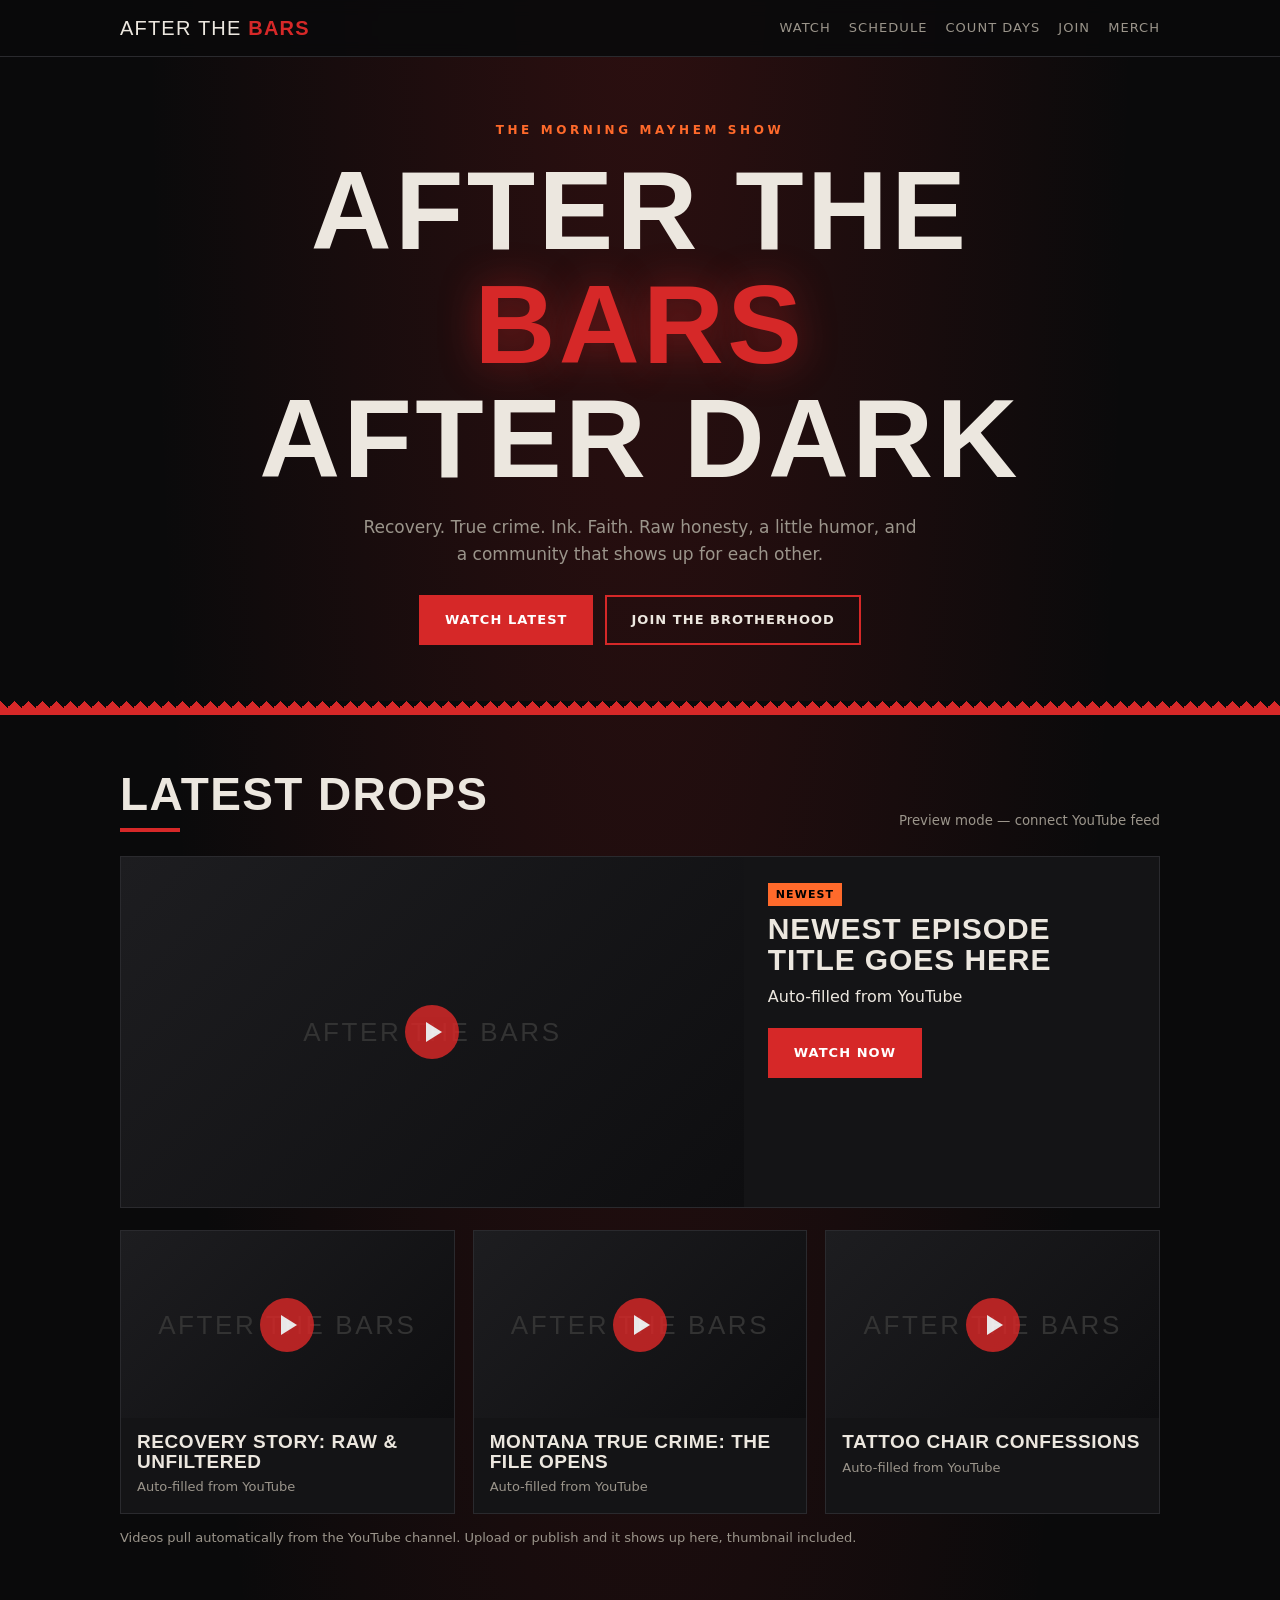
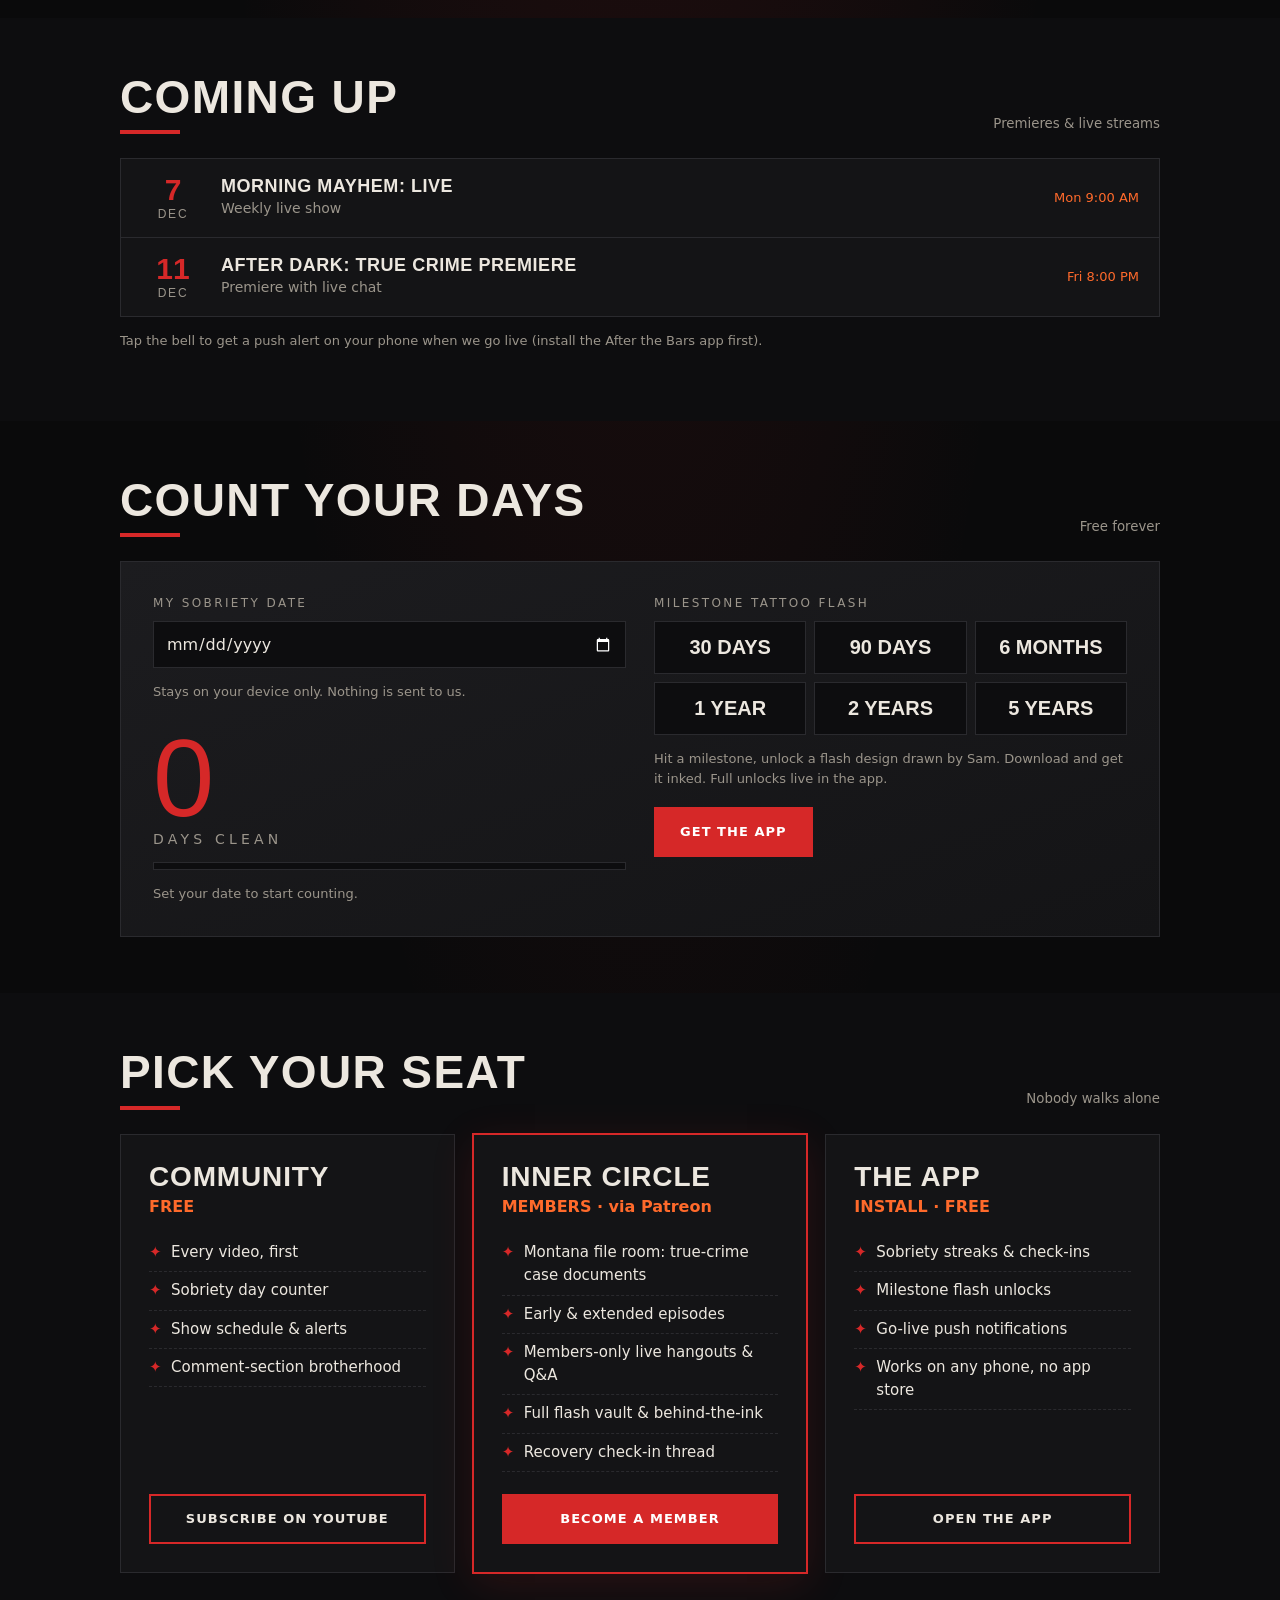
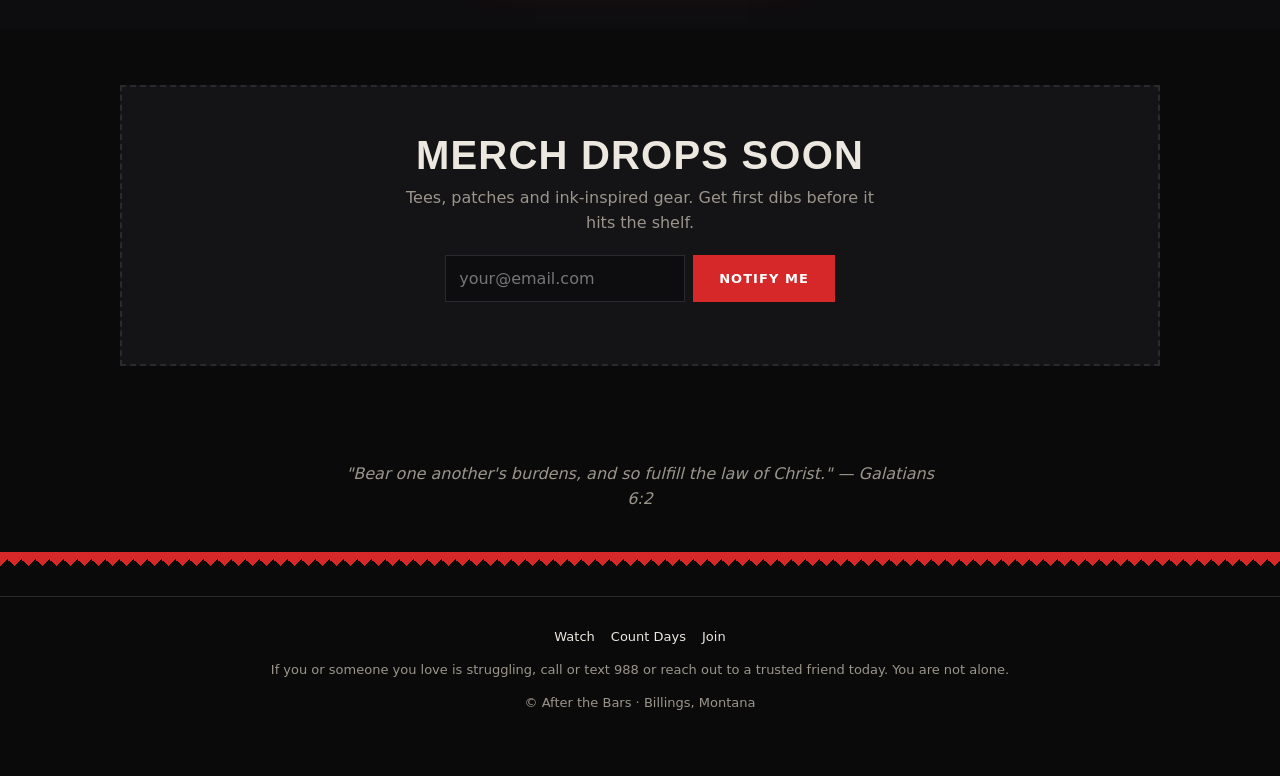
==== public/index.html @ 03e556d5 "Serve site as static assets" ====
<!DOCTYPE html>
<html lang="en">
<head>
<meta charset="utf-8">
<meta name="viewport" content="width=device-width, initial-scale=1, viewport-fit=cover">
<title>After the Bars — The Morning Mayhem Show</title>
<meta name="description" content="Recovery, true crime, tattoos and faith. Watch, join the community, and count your days.">
<style>
:root{
  box-sizing:border-box;
  padding-top:env(safe-area-inset-top,0px);
  padding-bottom:env(safe-area-inset-bottom,0px);
  --bg:#0a0a0b; --panel:#141416; --panel2:#1c1c1f; --line:#2a2a2e;
  --text:#ece7df; --muted:#9b958b; --red:#d62828; --red2:#8f1414; --ember:#ff6a2b;
  --display:Impact,"Arial Narrow Bold","Haettenschweiler",sans-serif;
  --body:system-ui,-apple-system,"Segoe UI",Roboto,sans-serif;
}
html{scroll-padding-top:env(safe-area-inset-top,0px);scroll-behavior:smooth}
*,*::before,*::after{box-sizing:border-box}
body{margin:0;background:var(--bg);color:var(--text);font-family:var(--body);line-height:1.55;
  background-image:radial-gradient(ellipse at 50% -10%,rgba(214,40,40,.18),transparent 55%)}
a{color:inherit;text-decoration:none}
.wrap{max-width:1080px;margin:0 auto;padding:0 20px}
h1,h2,h3{font-family:var(--display);text-transform:uppercase;letter-spacing:.03em;line-height:1.02;margin:0}
.spikes{height:14px;background:
  linear-gradient(135deg,var(--bg) 25%,transparent 25%) -7px 0/14px 14px,
  linear-gradient(225deg,var(--bg) 25%,transparent 25%) -7px 0/14px 14px;
  background-color:var(--red)}
.spikes.flip{transform:scaleY(-1)}

/* nav */
nav{position:sticky;top:env(safe-area-inset-top,0px);z-index:10;background:rgba(10,10,11,.92);backdrop-filter:blur(8px);border-bottom:1px solid var(--line)}
nav .wrap{display:flex;align-items:center;justify-content:space-between;height:56px}
.logo{font-family:var(--display);font-size:20px;letter-spacing:.06em}
.logo b{color:var(--red)}
.links{display:flex;gap:18px;font-size:13px;text-transform:uppercase;letter-spacing:.08em;color:var(--muted);overflow-x:auto}
.links a:hover{color:var(--text)}
@media(max-width:640px){.links a:nth-child(n+4){display:none}}

/* hero */
.hero{padding:64px 0 56px;text-align:center}
.eyebrow{color:var(--ember);font-size:12px;letter-spacing:.3em;text-transform:uppercase;font-weight:700}
.hero h1{font-size:clamp(44px,12vw,112px);margin:14px 0 6px}
.hero h1 span{display:block}
.hero h1 .m{color:var(--red);text-shadow:0 0 40px rgba(214,40,40,.45)}
.hero p{max-width:560px;margin:18px auto 28px;color:var(--muted);font-size:17px}
.btns{display:flex;gap:12px;justify-content:center;flex-wrap:wrap}
.btn{display:inline-block;padding:13px 24px;font-weight:800;text-transform:uppercase;letter-spacing:.08em;font-size:13px;border:2px solid var(--red);cursor:pointer;background:var(--red);color:#fff;font-family:inherit;transition:.15s}
.btn:hover{background:var(--red2);border-color:var(--red2)}
.btn.ghost{background:transparent;color:var(--text)}
.btn.ghost:hover{background:var(--red);}

section{padding:56px 0}
.sec-head{display:flex;justify-content:space-between;align-items:end;gap:12px;margin-bottom:24px;flex-wrap:wrap}
.sec-head h2{font-size:clamp(30px,6vw,46px)}
.sec-head h2::after{content:"";display:block;width:60px;height:4px;background:var(--red);margin-top:10px}
.sec-head small{color:var(--muted)}

/* videos */
.grid{display:grid;gap:18px;grid-template-columns:repeat(auto-fill,minmax(280px,1fr))}
.card{background:var(--panel);border:1px solid var(--line);overflow:hidden;transition:.2s;display:block}
.card:hover{transform:translateY(-3px);border-color:var(--red)}
.thumb{aspect-ratio:16/9;background:linear-gradient(135deg,#1d1d20,#0e0e10);position:relative;display:flex;align-items:center;justify-content:center}
.thumb img{width:100%;height:100%;object-fit:cover;display:block}
.thumb .play{position:absolute;width:54px;height:54px;border-radius:50%;background:rgba(214,40,40,.92);display:flex;align-items:center;justify-content:center;opacity:.9}
.thumb .play::after{content:"";border-left:16px solid #fff;border-top:10px solid transparent;border-bottom:10px solid transparent;margin-left:4px}
.thumb .ph{font-family:var(--display);color:#333;font-size:26px;letter-spacing:.1em}
.card .info{padding:14px 16px 16px}
.card h3{font-size:19px;margin-bottom:6px}
.card .meta{color:var(--muted);font-size:13px}
.badge{display:inline-block;background:var(--ember);color:#000;font-size:11px;font-weight:800;letter-spacing:.1em;padding:3px 8px;text-transform:uppercase;margin-bottom:8px}
.badge.live{background:var(--red);color:#fff}
.featured{display:grid;gap:0;grid-template-columns:1.5fr 1fr;border:1px solid var(--line);background:var(--panel);margin-bottom:22px}
@media(max-width:760px){.featured{grid-template-columns:1fr}}
.featured .thumb{height:100%;min-height:220px}
.featured .info{padding:24px}
.featured h3{font-size:30px;margin-bottom:10px}
.player{display:none;aspect-ratio:16/9;width:100%;border:0}
.note{color:var(--muted);font-size:13px;margin-top:14px}

/* schedule */
.sched{background:var(--panel);border:1px solid var(--line)}
.row{display:flex;gap:16px;align-items:center;padding:16px 20px;border-bottom:1px solid var(--line)}
.row:last-child{border:0}
.date{min-width:64px;text-align:center;font-family:var(--display);line-height:1}
.date b{display:block;font-size:30px;color:var(--red)}
.date span{font-size:12px;letter-spacing:.15em;color:var(--muted)}
.row h3{font-size:18px}
.row p{margin:2px 0 0;color:var(--muted);font-size:14px}
.row .when{margin-left:auto;font-size:13px;color:var(--ember);white-space:nowrap}
.bell{margin-left:12px}
@media(max-width:560px){.row{flex-wrap:wrap}.row .when{margin-left:80px}}

/* counter */
.counter{background:linear-gradient(160deg,var(--panel2),var(--panel));border:1px solid var(--line);padding:32px;display:grid;gap:28px;grid-template-columns:1fr 1fr}
@media(max-width:760px){.counter{grid-template-columns:1fr;padding:22px}}
.counter label{display:block;font-size:12px;letter-spacing:.2em;text-transform:uppercase;color:var(--muted);margin-bottom:8px}
input[type=date]{background:#0d0d0f;color:var(--text);border:1px solid var(--line);padding:12px;font-size:16px;width:100%;font-family:inherit;color-scheme:dark}
.big{font-family:var(--display);font-size:clamp(64px,16vw,110px);color:var(--red);line-height:.9}
.big small{display:block;font-size:14px;letter-spacing:.3em;color:var(--muted);font-family:var(--body);margin-top:6px}
.miles{display:grid;grid-template-columns:repeat(3,1fr);gap:8px;margin-top:6px}
.mile{border:1px solid var(--line);padding:10px 6px;text-align:center;font-size:12px;color:var(--muted);background:#0d0d0f}
.mile b{display:block;font-family:var(--display);font-size:20px;color:var(--text)}
.mile.on{border-color:var(--red);background:rgba(214,40,40,.12);color:var(--text)}
.mile.on::after{content:"FLASH UNLOCKED";display:block;font-size:9px;letter-spacing:.12em;color:var(--ember);margin-top:3px}
.bar{height:8px;background:#0d0d0f;border:1px solid var(--line);margin:16px 0 6px}
.bar i{display:block;height:100%;background:linear-gradient(90deg,var(--red2),var(--ember));width:0;transition:width .6s}

/* tiers */
.tiers{display:grid;gap:18px;grid-template-columns:repeat(auto-fit,minmax(260px,1fr))}
.tier{background:var(--panel);border:1px solid var(--line);padding:28px;display:flex;flex-direction:column}
.tier.hot{border-color:var(--red);box-shadow:0 0 0 1px var(--red),0 10px 40px rgba(214,40,40,.15)}
.tier h3{font-size:28px;margin-bottom:4px}
.tier .price{color:var(--ember);font-weight:800;margin-bottom:14px}
.tier ul{padding:0;margin:0 0 22px;list-style:none;flex:1}
.tier li{padding:7px 0 7px 22px;position:relative;border-bottom:1px dashed var(--line);font-size:15px}
.tier li::before{content:"✦";position:absolute;left:0;color:var(--red)}
.tier .btn{text-align:center}

.merch{text-align:center;border:2px dashed var(--line);padding:48px 20px;background:var(--panel)}
.merch h2{font-size:40px}
.merch p{color:var(--muted);max-width:480px;margin:10px auto 20px}
.mail{display:flex;gap:8px;justify-content:center;flex-wrap:wrap}
.mail input{padding:13px;background:#0d0d0f;border:1px solid var(--line);color:var(--text);min-width:240px;font-size:16px;font-family:inherit}

.verse{text-align:center;color:var(--muted);font-style:italic;padding:40px 20px 10px;max-width:640px;margin:0 auto}
footer{padding:30px 0 50px;text-align:center;color:var(--muted);font-size:13px;border-top:1px solid var(--line);margin-top:30px}
footer a{color:var(--text);margin:0 8px}
.help{font-size:13px;color:var(--muted);margin-top:14px}
</style>
</head>
<body>

<nav>
  <div class="wrap">
    <a class="logo" href="#top">AFTER THE <b>BARS</b></a>
    <div class="links">
      <a href="#watch">Watch</a><a href="#schedule">Schedule</a><a href="#days">Count Days</a><a href="#join">Join</a><a href="#merch">Merch</a>
    </div>
  </div>
</nav>

<header class="hero" id="top">
  <div class="wrap">
    <div class="eyebrow">The Morning Mayhem Show</div>
    <h1><span>After the</span><span class="m">Bars</span><span>After Dark</span></h1>
    <p>Recovery. True crime. Ink. Faith. Raw honesty, a little humor, and a community that shows up for each other.</p>
    <div class="btns">
      <a class="btn" href="#watch">Watch Latest</a>
      <a class="btn ghost" href="#join">Join the Brotherhood</a>
    </div>
  </div>
</header>
<div class="spikes"></div>

<section id="watch">
  <div class="wrap">
    <div class="sec-head"><h2>Latest Drops</h2><small id="feedStatus"></small></div>
    <div class="featured" id="featured"></div>
    <div class="grid" id="videoGrid"></div>
    <p class="note">Videos pull automatically from the YouTube channel. Upload or publish and it shows up here, thumbnail included.</p>
  </div>
</section>

<section id="schedule" style="background:#0d0d0f">
  <div class="wrap">
    <div class="sec-head"><h2>Coming Up</h2><small>Premieres &amp; live streams</small></div>
    <div class="sched" id="sched"></div>
    <p class="note">Tap the bell to get a push alert on your phone when we go live (install the After the Bars app first).</p>
  </div>
</section>

<section id="days">
  <div class="wrap">
    <div class="sec-head"><h2>Count Your Days</h2><small>Free forever</small></div>
    <div class="counter">
      <div>
        <label for="sobDate">My sobriety date</label>
        <input type="date" id="sobDate">
        <div class="help">Stays on your device only. Nothing is sent to us.</div>
        <div style="margin-top:26px">
          <div class="big"><span id="dayNum">0</span><small>DAYS CLEAN</small></div>
          <div class="bar"><i id="barFill"></i></div>
          <div class="help" id="nextMile">Set your date to start counting.</div>
        </div>
      </div>
      <div>
        <label>Milestone tattoo flash</label>
        <div class="miles" id="miles"></div>
        <div class="help">Hit a milestone, unlock a flash design drawn by Sam. Download and get it inked. Full unlocks live in the app.</div>
        <div class="btns" style="justify-content:flex-start;margin-top:18px">
          <a class="btn" href="#join">Get the App</a>
        </div>
      </div>
    </div>
  </div>
</section>

<section id="join" style="background:#0d0d0f">
  <div class="wrap">
    <div class="sec-head"><h2>Pick Your Seat</h2><small>Nobody walks alone</small></div>
    <div class="tiers">
      <div class="tier">
        <h3>Community</h3><div class="price">FREE</div>
        <ul>
          <li>Every video, first</li>
          <li>Sobriety day counter</li>
          <li>Show schedule &amp; alerts</li>
          <li>Comment-section brotherhood</li>
        </ul>
        <a class="btn ghost" href="https://www.youtube.com/" target="_blank" rel="noopener">Subscribe on YouTube</a>
      </div>
      <div class="tier hot">
        <h3>Inner Circle</h3><div class="price">MEMBERS · via Patreon</div>
        <ul>
          <li>Montana file room: true-crime case documents</li>
          <li>Early &amp; extended episodes</li>
          <li>Members-only live hangouts &amp; Q&amp;A</li>
          <li>Full flash vault &amp; behind-the-ink</li>
          <li>Recovery check-in thread</li>
        </ul>
        <a class="btn" href="https://www.patreon.com/" target="_blank" rel="noopener">Become a Member</a>
      </div>
      <div class="tier">
        <h3>The App</h3><div class="price">INSTALL · FREE</div>
        <ul>
          <li>Sobriety streaks &amp; check-ins</li>
          <li>Milestone flash unlocks</li>
          <li>Go-live push notifications</li>
          <li>Works on any phone, no app store</li>
        </ul>
        <a class="btn ghost" href="https://afterthebars.faith" target="_blank" rel="noopener">Open the App</a>
      </div>
    </div>
  </div>
</section>

<section id="merch">
  <div class="wrap">
    <div class="merch">
      <h2>Merch Drops Soon</h2>
      <p>Tees, patches and ink-inspired gear. Get first dibs before it hits the shelf.</p>
      <div class="mail">
        <input type="email" id="mailIn" placeholder="your@email.com" aria-label="Email">
        <button class="btn" id="mailBtn">Notify Me</button>
      </div>
      <div class="help" id="mailMsg"></div>
    </div>
  </div>
</section>

<div class="verse">"Bear one another's burdens, and so fulfill the law of Christ." — Galatians 6:2</div>

<div class="spikes flip" style="margin-top:30px"></div>
<footer>
  <div class="wrap">
    <div><a href="#watch">Watch</a><a href="#days">Count Days</a><a href="#join">Join</a></div>
    <p>If you or someone you love is struggling, call or text 988 or reach out to a trusted friend today. You are not alone.</p>
    <p>© After the Bars · Billings, Montana</p>
  </div>
</footer>

<script>
/* ============ CONFIG: edit these ============ */
var CONFIG = {
  channelHandle: "https://www.youtube.com/",   // your channel URL
  feedEndpoint: "/api/videos"                  // Cloudflare Pages Function (see setup notes)
};
/* ============================================ */

var SAMPLE_VIDEOS = [
  {id:"",title:"Newest Episode Title Goes Here",date:"Auto-filled from YouTube",thumb:""},
  {id:"",title:"Recovery Story: Raw & Unfiltered",date:"Auto-filled from YouTube",thumb:""},
  {id:"",title:"Montana True Crime: The File Opens",date:"Auto-filled from YouTube",thumb:""},
  {id:"",title:"Tattoo Chair Confessions",date:"Auto-filled from YouTube",thumb:""}
];
var SAMPLE_UPCOMING = [
  {title:"Morning Mayhem: Live",desc:"Weekly live show",start:nextDay(1,9)},
  {title:"After Dark: True Crime Premiere",desc:"Premiere with live chat",start:nextDay(5,20)}
];

function nextDay(dow,hour){
  var d=new Date();d.setHours(hour,0,0,0);
  var diff=(dow-d.getDay()+7)%7; if(diff===0&&d<new Date())diff=7;
  d.setDate(d.getDate()+diff);return d.toISOString();
}
function esc(s){var d=document.createElement("div");d.textContent=s==null?"":s;return d.innerHTML}
function thumbHTML(v){
  var inner=v.thumb?'<img loading="lazy" src="'+esc(v.thumb)+'" alt="">':'<span class="ph">AFTER THE BARS</span>';
  return inner+'<span class="play"></span>';
}
function link(v){return v.id?"https://www.youtube.com/watch?v="+encodeURIComponent(v.id):CONFIG.channelHandle}

function renderVideos(list,live){
  var f=list[0],rest=list.slice(1,7);
  document.getElementById("featured").innerHTML=
    '<a class="thumb" id="ftThumb" href="'+link(f)+'" target="_blank" rel="noopener">'+thumbHTML(f)+'</a>'+
    '<div class="info"><span class="badge">Newest</span><h3>'+esc(f.title)+'</h3><div class="meta">'+esc(f.date)+'</div>'+
    '<div style="margin-top:18px"><a class="btn" href="'+link(f)+'" target="_blank" rel="noopener">Watch Now</a></div></div>';
  document.getElementById("videoGrid").innerHTML=rest.map(function(v){
    return '<a class="card" href="'+link(v)+'" target="_blank" rel="noopener"><div class="thumb">'+thumbHTML(v)+'</div>'+
      '<div class="info"><h3>'+esc(v.title)+'</h3><div class="meta">'+esc(v.date)+'</div></div></a>';
  }).join("");
  document.getElementById("feedStatus").textContent=live?"● Synced with YouTube":"Preview mode — connect YouTube feed";
  if(live){
    var t=document.getElementById("ftThumb");
    if(f.id){t.addEventListener("click",function(e){
      e.preventDefault();
      t.outerHTML='<iframe class="player" style="display:block" src="https://www.youtube.com/embed/'+encodeURIComponent(f.id)+'?autoplay=1" allow="autoplay; encrypted-media; picture-in-picture" allowfullscreen></iframe>';
    })}
  }
}

function renderSchedule(list){
  var el=document.getElementById("sched");
  if(!list.length){el.innerHTML='<div class="row"><div><h3>Nothing scheduled yet</h3><p>Check back soon.</p></div></div>';return}
  el.innerHTML=list.map(function(u){
    var d=new Date(u.start);
    var mon=d.toLocaleString(undefined,{month:"short"}).toUpperCase();
    var when=d.toLocaleString(undefined,{weekday:"short",hour:"numeric",minute:"2-digit"});
    return '<div class="row"><div class="date"><b>'+d.getDate()+'</b><span>'+mon+'</span></div>'+
      '<div><h3>'+esc(u.title)+'</h3><p>'+esc(u.desc||"")+'</p></div>'+
      '<div class="when">'+esc(when)+'</div></div>';
  }).join("");
}

/* Try the live feed; fall back to preview content */
function loadFeed(){
  fetch(CONFIG.feedEndpoint).then(function(r){if(!r.ok)throw 0;return r.json()}).then(function(data){
    renderVideos(data.videos&&data.videos.length?data.videos:SAMPLE_VIDEOS,!!(data.videos&&data.videos.length));
    renderSchedule(data.upcoming||[]);
  }).catch(function(){
    renderVideos(SAMPLE_VIDEOS,false);renderSchedule(SAMPLE_UPCOMING);
  });
}
loadFeed();

/* ===== Sobriety counter ===== */
var MILES=[30,90,180,365,730,1825];
var LABELS={30:"30 DAYS",90:"90 DAYS",180:"6 MONTHS",365:"1 YEAR",730:"2 YEARS",1825:"5 YEARS"};
var mem={};
function sGet(k){try{return localStorage.getItem(k)}catch(e){return mem[k]||null}}
function sSet(k,v){try{localStorage.setItem(k,v)}catch(e){mem[k]=v}}
function days(iso){
  var p=iso.split("-"),s=new Date(+p[0],+p[1]-1,+p[2]),n=new Date();
  n=new Date(n.getFullYear(),n.getMonth(),n.getDate());
  return Math.max(0,Math.round((n-s)/86400000));
}
function renderCounter(){
  var iso=sGet("atb_sobdate"),d=iso?days(iso):0;
  document.getElementById("dayNum").textContent=iso?d.toLocaleString():"0";
  document.getElementById("miles").innerHTML=MILES.map(function(m){
    return '<div class="mile'+(iso&&d>=m?' on':'')+'"><b>'+LABELS[m]+'</b></div>';
  }).join("");
  var nx=MILES.filter(function(m){return m>d})[0],prev=0;
  MILES.forEach(function(m){if(m<=d)prev=m});
  var pct=100,msg="";
  if(!iso){pct=0;msg="Set your date to start counting."}
  else if(nx){pct=Math.round((d-prev)/(nx-prev)*100);msg=(nx-d)+" days until "+LABELS[nx]+". Keep going."}
  else msg="Every milestone unlocked. Be somebody's proof it works.";
  document.getElementById("barFill").style.width=pct+"%";
  document.getElementById("nextMile").textContent=msg;
}
var inp=document.getElementById("sobDate");
if(sGet("atb_sobdate"))inp.value=sGet("atb_sobdate");
inp.max=new Date().toISOString().slice(0,10);
inp.addEventListener("change",function(){if(inp.value){sSet("atb_sobdate",inp.value);renderCounter()}});
renderCounter();

/* ===== Merch email (wire to Supabase/Formspree later) ===== */
document.getElementById("mailBtn").addEventListener("click",function(){
  var v=document.getElementById("mailIn").value.trim(),m=document.getElementById("mailMsg");
  if(!/^\S+@\S+\.\S+$/.test(v)){m.textContent="Enter a valid email.";return}
  m.textContent="You're on the list. (Connect this form to your email tool before launch.)";
});
</script>
</body>
</html>
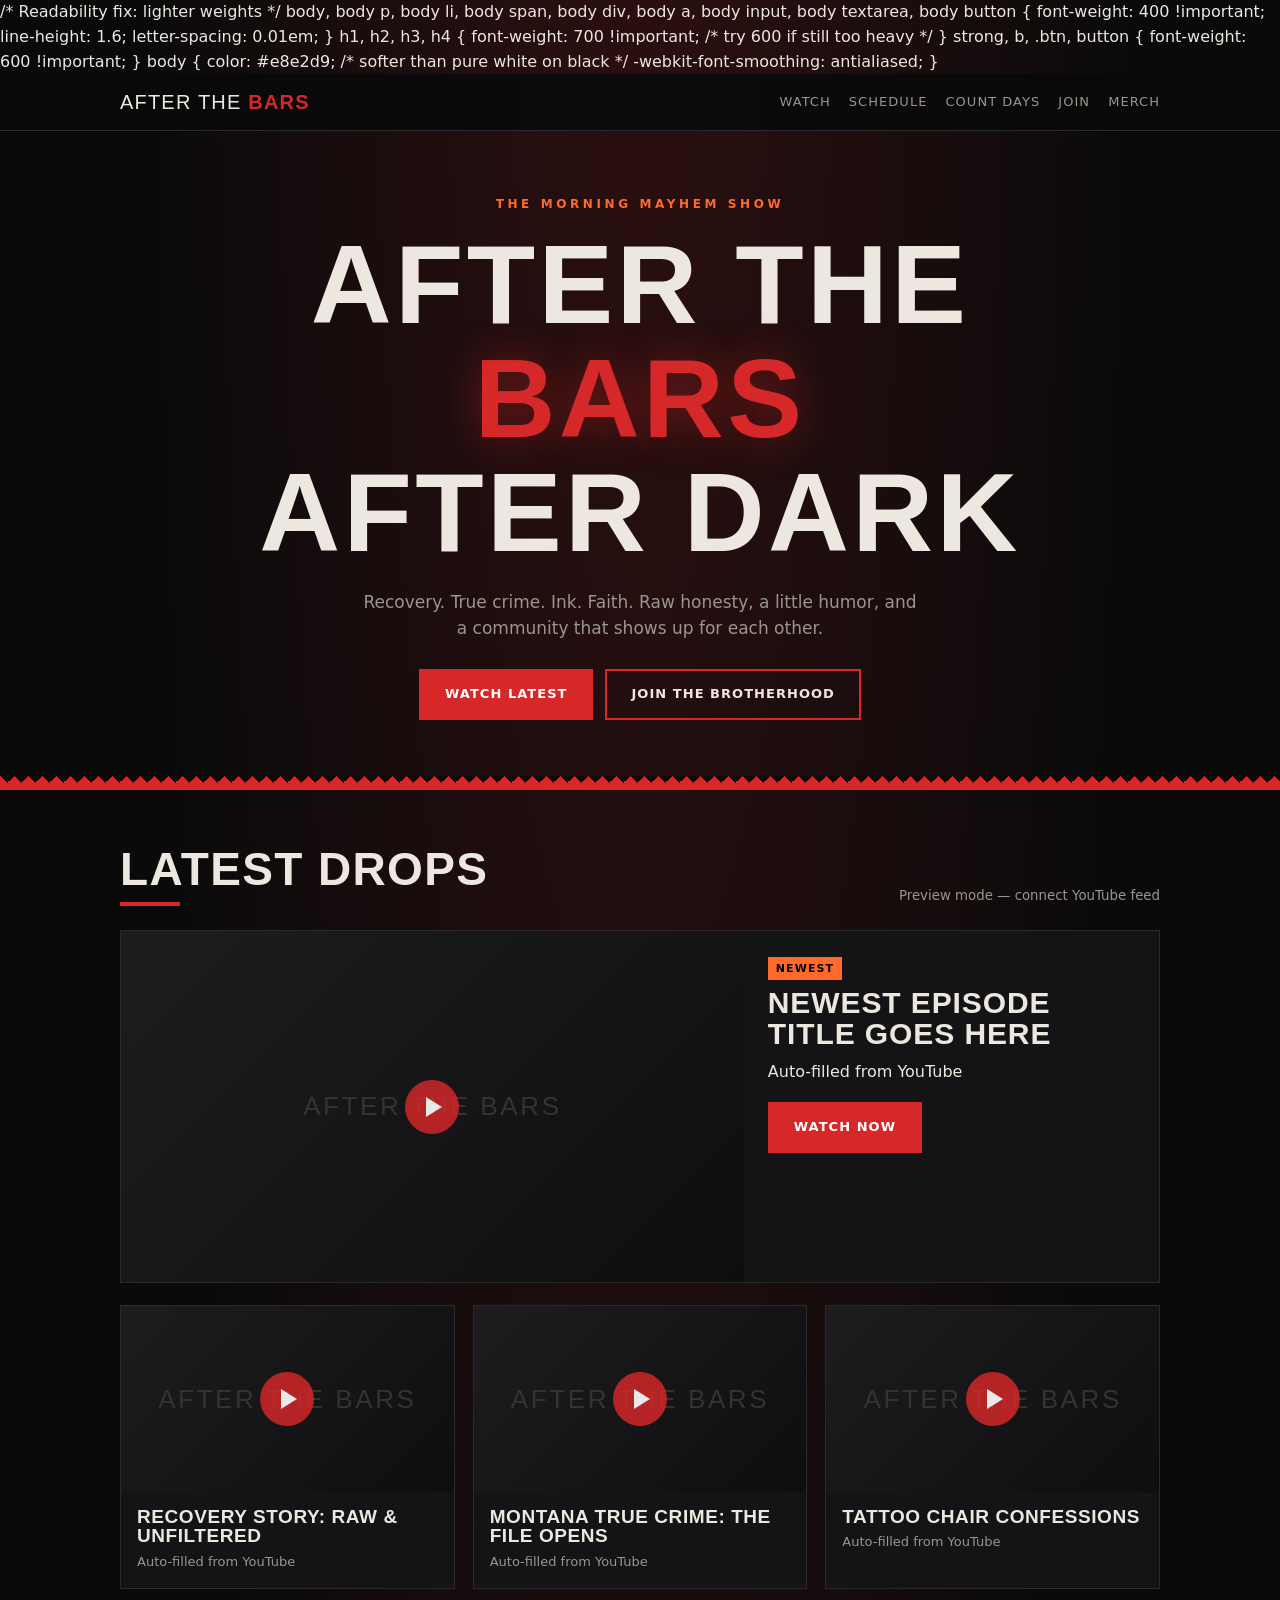
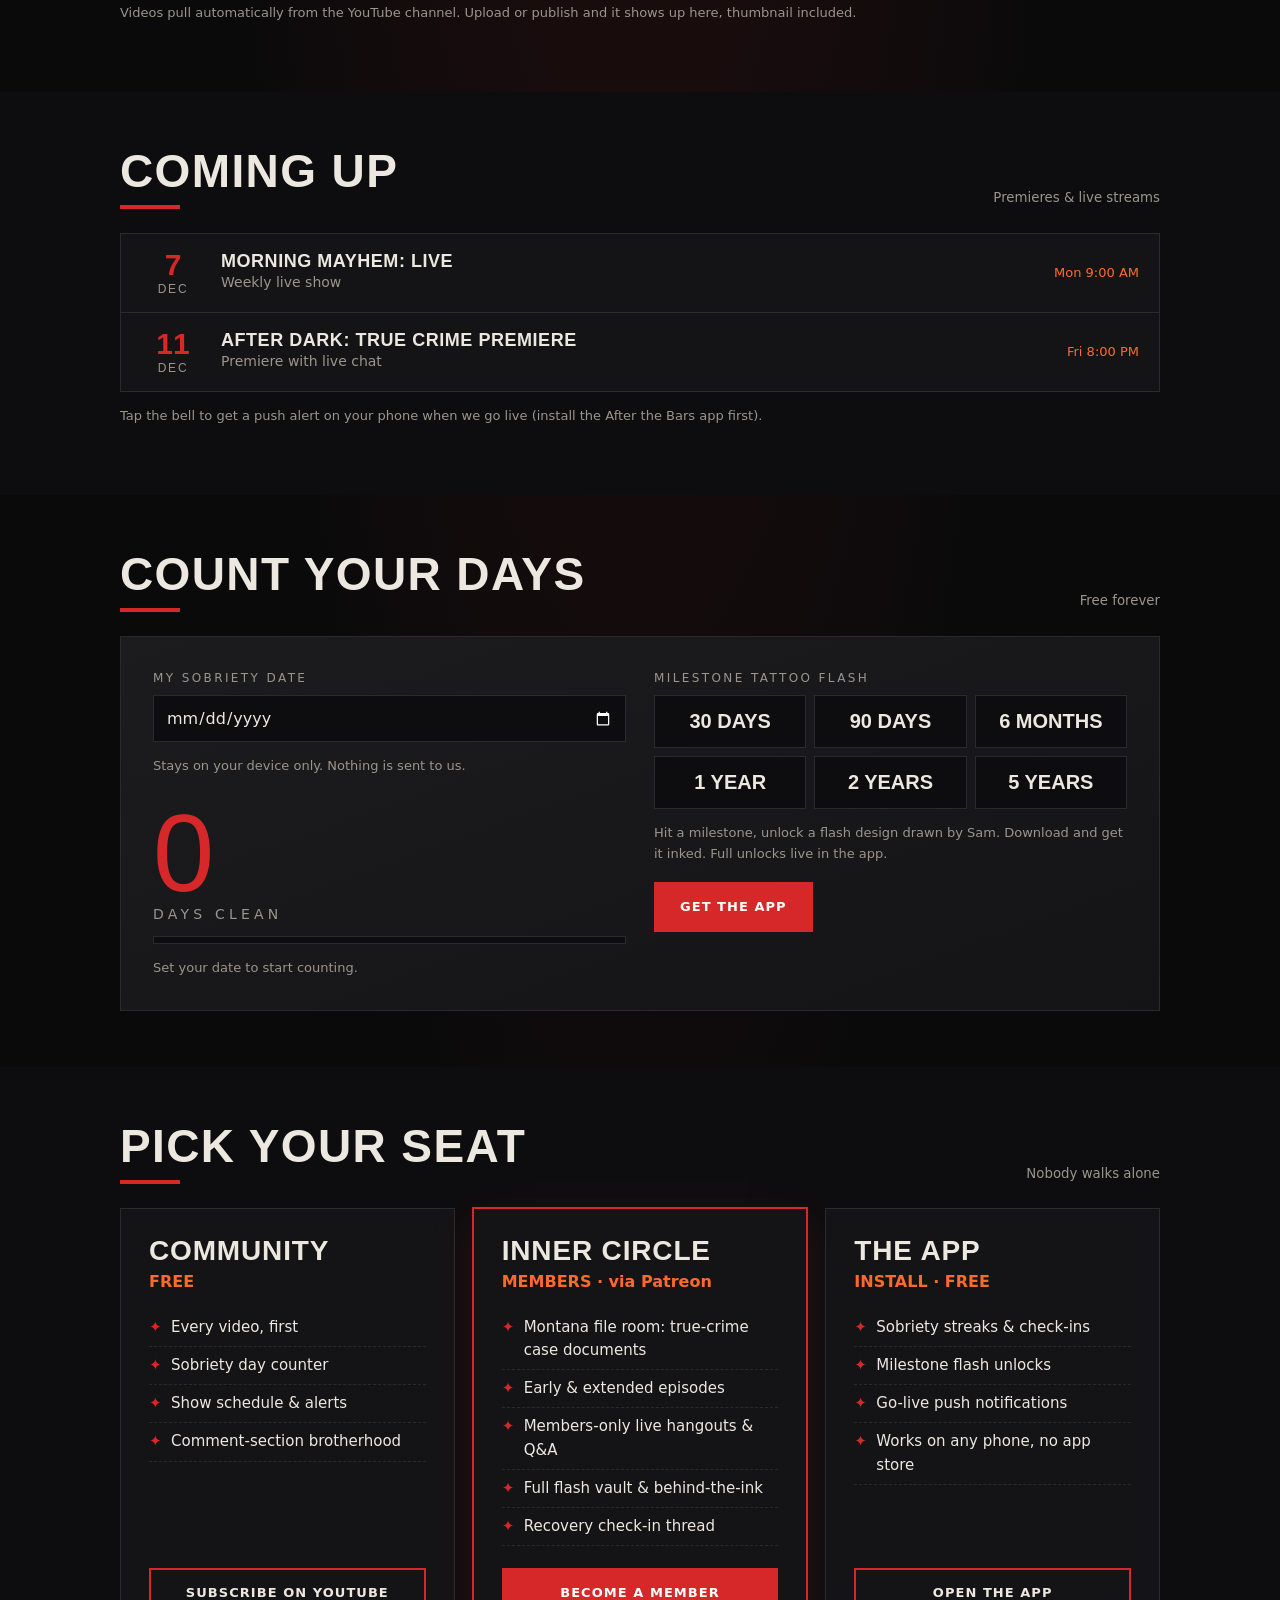
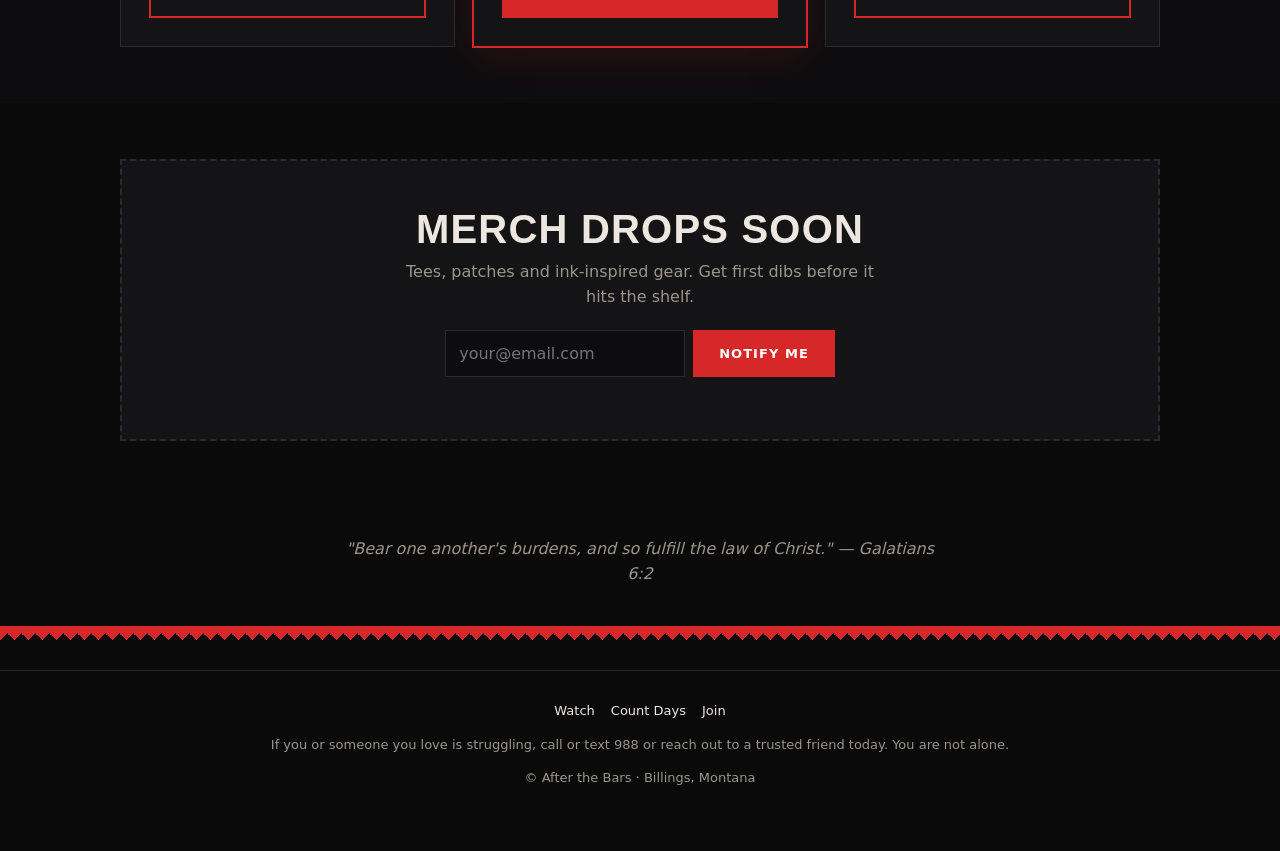
==== commit f367cad3: "Lighten font weights for readability" ====
--- a/public/index.html
+++ b/public/index.html
@@ -131,6 +131,22 @@
 </head>
 <body>
 
+/* Readability fix: lighter weights */
+body, body p, body li, body span, body div, body a, body input, body textarea, body button {
+  font-weight: 400 !important;
+  line-height: 1.6;
+  letter-spacing: 0.01em;
+}
+h1, h2, h3, h4 {
+  font-weight: 700 !important;  /* try 600 if still too heavy */
+}
+strong, b, .btn, button {
+  font-weight: 600 !important;
+}
+body {
+  color: #e8e2d9;  /* softer than pure white on black */
+  -webkit-font-smoothing: antialiased;
+}
 <nav>
   <div class="wrap">
     <a class="logo" href="#top">AFTER THE <b>BARS</b></a>
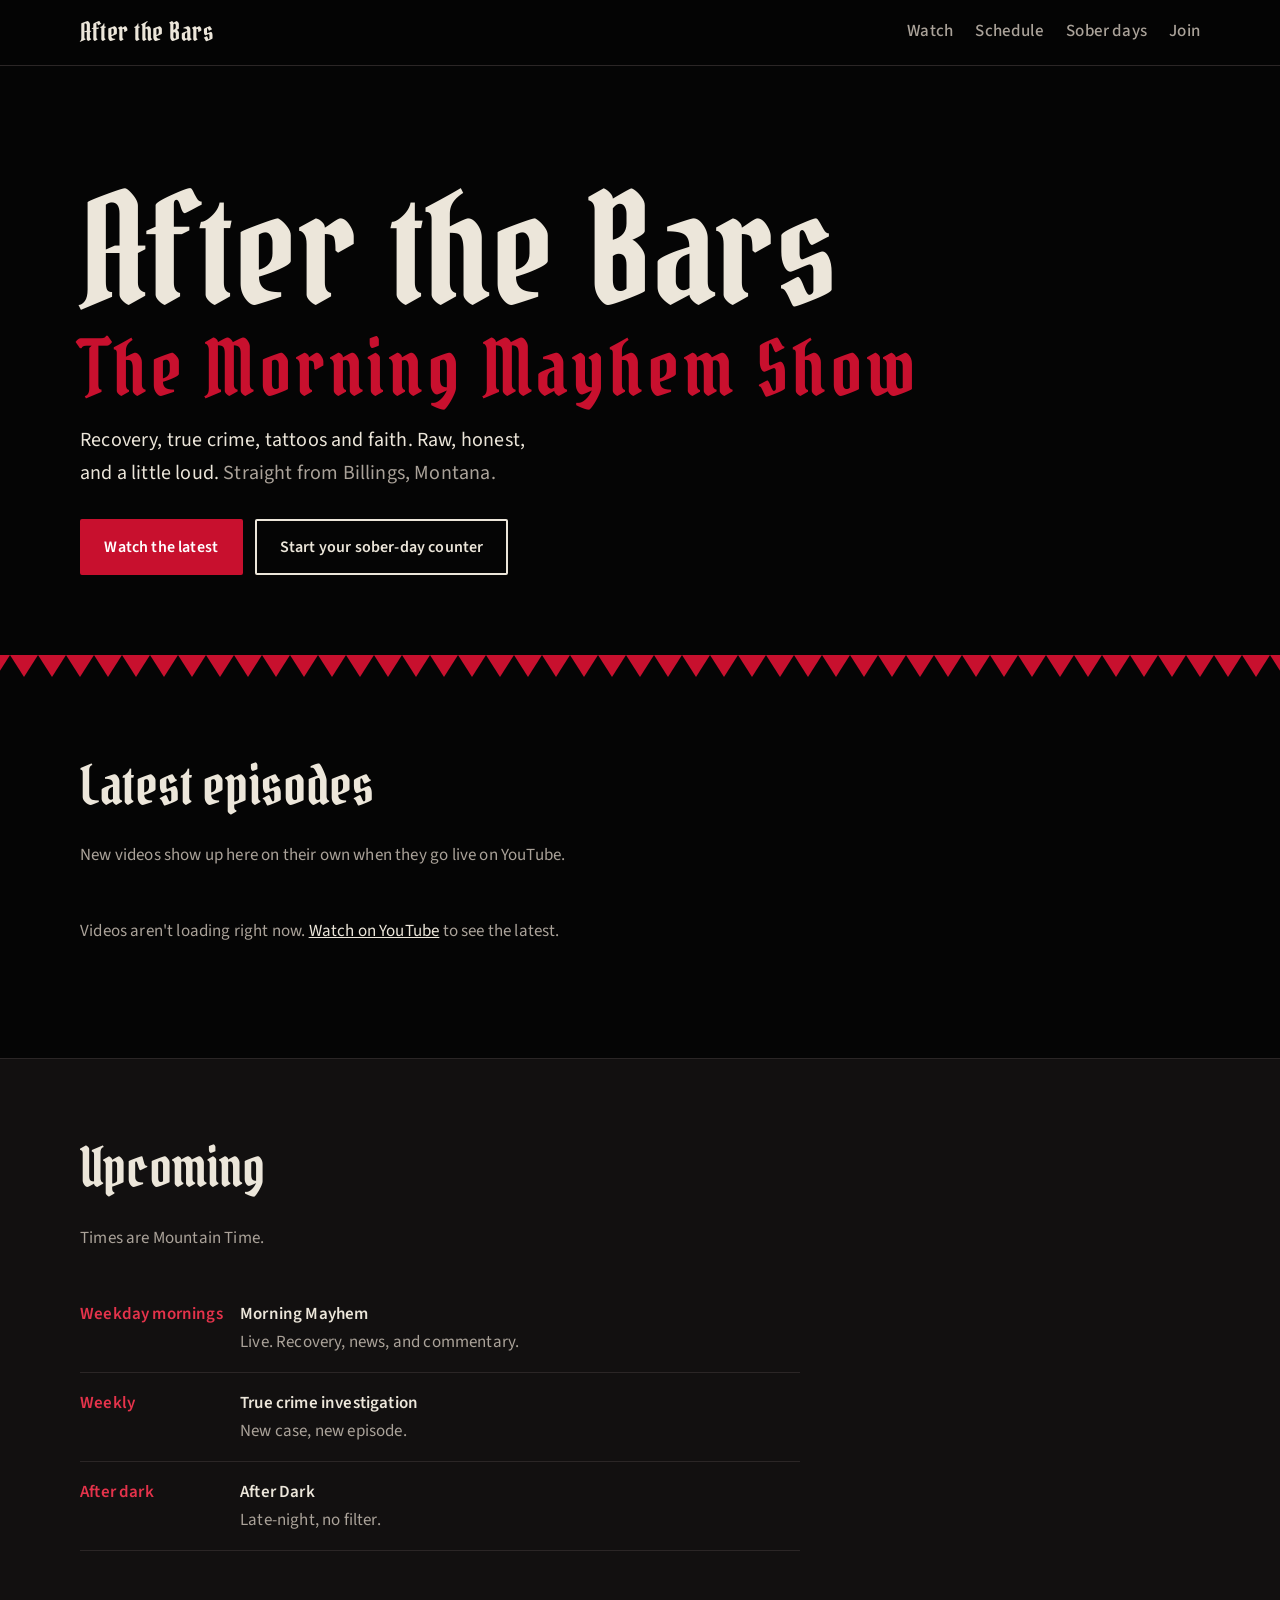
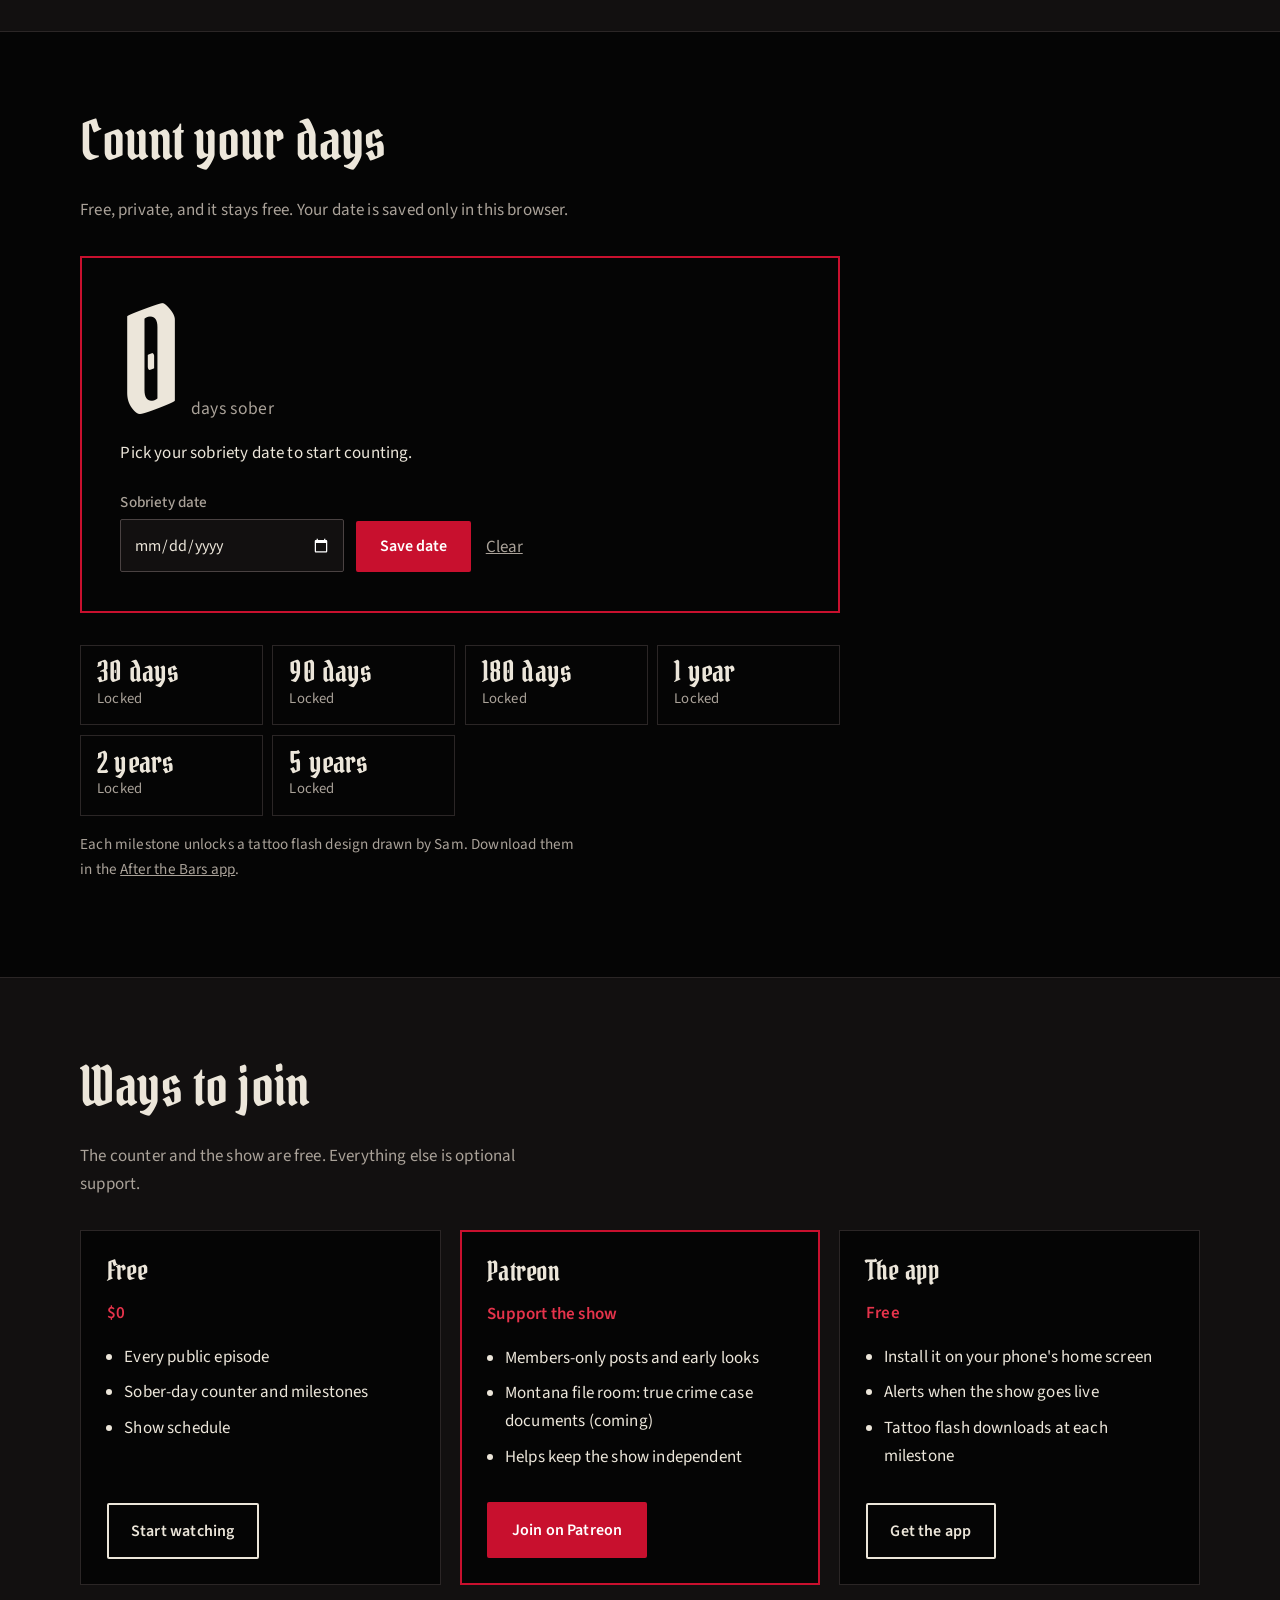
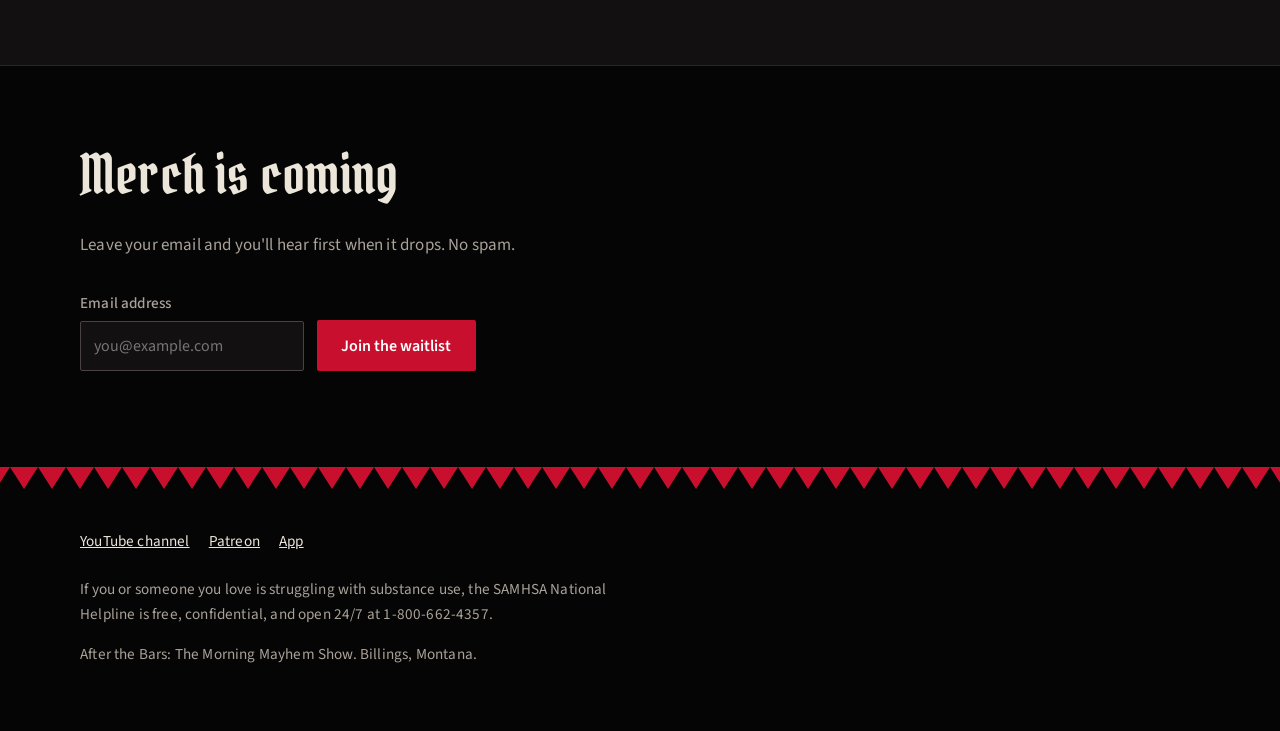
==== commit c5a2b8c2: "re-design index" ====
--- a/public/index.html
+++ b/public/index.html
@@ -2,392 +2,501 @@
 <html lang="en">
 <head>
 <meta charset="utf-8">
-<meta name="viewport" content="width=device-width, initial-scale=1, viewport-fit=cover">
-<title>After the Bars — The Morning Mayhem Show</title>
-<meta name="description" content="Recovery, true crime, tattoos and faith. Watch, join the community, and count your days.">
+<meta name="viewport" content="width=device-width, initial-scale=1">
+<title>After the Bars: The Morning Mayhem Show</title>
+<meta name="description" content="Recovery, true crime, tattoos and faith. Watch the show, track your sober days, and join the community.">
+<meta name="theme-color" content="#050505">
+<link rel="preconnect" href="https://fonts.googleapis.com">
+<link rel="preconnect" href="https://fonts.gstatic.com" crossorigin>
+<link href="https://fonts.googleapis.com/css2?family=Pirata+One&family=Source+Sans+3:ital,wght@0,400;0,500;0,600;1,400&display=swap" rel="stylesheet">
 <style>
-:root{
-  box-sizing:border-box;
-  padding-top:env(safe-area-inset-top,0px);
-  padding-bottom:env(safe-area-inset-bottom,0px);
-  --bg:#0a0a0b; --panel:#141416; --panel2:#1c1c1f; --line:#2a2a2e;
-  --text:#ece7df; --muted:#9b958b; --red:#d62828; --red2:#8f1414; --ember:#ff6a2b;
-  --display:Impact,"Arial Narrow Bold","Haettenschweiler",sans-serif;
-  --body:system-ui,-apple-system,"Segoe UI",Roboto,sans-serif;
-}
-html{scroll-padding-top:env(safe-area-inset-top,0px);scroll-behavior:smooth}
-*,*::before,*::after{box-sizing:border-box}
-body{margin:0;background:var(--bg);color:var(--text);font-family:var(--body);line-height:1.55;
-  background-image:radial-gradient(ellipse at 50% -10%,rgba(214,40,40,.18),transparent 55%)}
-a{color:inherit;text-decoration:none}
-.wrap{max-width:1080px;margin:0 auto;padding:0 20px}
-h1,h2,h3{font-family:var(--display);text-transform:uppercase;letter-spacing:.03em;line-height:1.02;margin:0}
-.spikes{height:14px;background:
-  linear-gradient(135deg,var(--bg) 25%,transparent 25%) -7px 0/14px 14px,
-  linear-gradient(225deg,var(--bg) 25%,transparent 25%) -7px 0/14px 14px;
-  background-color:var(--red)}
-.spikes.flip{transform:scaleY(-1)}
-
-/* nav */
-nav{position:sticky;top:env(safe-area-inset-top,0px);z-index:10;background:rgba(10,10,11,.92);backdrop-filter:blur(8px);border-bottom:1px solid var(--line)}
-nav .wrap{display:flex;align-items:center;justify-content:space-between;height:56px}
-.logo{font-family:var(--display);font-size:20px;letter-spacing:.06em}
-.logo b{color:var(--red)}
-.links{display:flex;gap:18px;font-size:13px;text-transform:uppercase;letter-spacing:.08em;color:var(--muted);overflow-x:auto}
-.links a:hover{color:var(--text)}
-@media(max-width:640px){.links a:nth-child(n+4){display:none}}
-
-/* hero */
-.hero{padding:64px 0 56px;text-align:center}
-.eyebrow{color:var(--ember);font-size:12px;letter-spacing:.3em;text-transform:uppercase;font-weight:700}
-.hero h1{font-size:clamp(44px,12vw,112px);margin:14px 0 6px}
-.hero h1 span{display:block}
-.hero h1 .m{color:var(--red);text-shadow:0 0 40px rgba(214,40,40,.45)}
-.hero p{max-width:560px;margin:18px auto 28px;color:var(--muted);font-size:17px}
-.btns{display:flex;gap:12px;justify-content:center;flex-wrap:wrap}
-.btn{display:inline-block;padding:13px 24px;font-weight:800;text-transform:uppercase;letter-spacing:.08em;font-size:13px;border:2px solid var(--red);cursor:pointer;background:var(--red);color:#fff;font-family:inherit;transition:.15s}
-.btn:hover{background:var(--red2);border-color:var(--red2)}
-.btn.ghost{background:transparent;color:var(--text)}
-.btn.ghost:hover{background:var(--red);}
-
-section{padding:56px 0}
-.sec-head{display:flex;justify-content:space-between;align-items:end;gap:12px;margin-bottom:24px;flex-wrap:wrap}
-.sec-head h2{font-size:clamp(30px,6vw,46px)}
-.sec-head h2::after{content:"";display:block;width:60px;height:4px;background:var(--red);margin-top:10px}
-.sec-head small{color:var(--muted)}
-
-/* videos */
-.grid{display:grid;gap:18px;grid-template-columns:repeat(auto-fill,minmax(280px,1fr))}
-.card{background:var(--panel);border:1px solid var(--line);overflow:hidden;transition:.2s;display:block}
-.card:hover{transform:translateY(-3px);border-color:var(--red)}
-.thumb{aspect-ratio:16/9;background:linear-gradient(135deg,#1d1d20,#0e0e10);position:relative;display:flex;align-items:center;justify-content:center}
-.thumb img{width:100%;height:100%;object-fit:cover;display:block}
-.thumb .play{position:absolute;width:54px;height:54px;border-radius:50%;background:rgba(214,40,40,.92);display:flex;align-items:center;justify-content:center;opacity:.9}
-.thumb .play::after{content:"";border-left:16px solid #fff;border-top:10px solid transparent;border-bottom:10px solid transparent;margin-left:4px}
-.thumb .ph{font-family:var(--display);color:#333;font-size:26px;letter-spacing:.1em}
-.card .info{padding:14px 16px 16px}
-.card h3{font-size:19px;margin-bottom:6px}
-.card .meta{color:var(--muted);font-size:13px}
-.badge{display:inline-block;background:var(--ember);color:#000;font-size:11px;font-weight:800;letter-spacing:.1em;padding:3px 8px;text-transform:uppercase;margin-bottom:8px}
-.badge.live{background:var(--red);color:#fff}
-.featured{display:grid;gap:0;grid-template-columns:1.5fr 1fr;border:1px solid var(--line);background:var(--panel);margin-bottom:22px}
-@media(max-width:760px){.featured{grid-template-columns:1fr}}
-.featured .thumb{height:100%;min-height:220px}
-.featured .info{padding:24px}
-.featured h3{font-size:30px;margin-bottom:10px}
-.player{display:none;aspect-ratio:16/9;width:100%;border:0}
-.note{color:var(--muted);font-size:13px;margin-top:14px}
-
-/* schedule */
-.sched{background:var(--panel);border:1px solid var(--line)}
-.row{display:flex;gap:16px;align-items:center;padding:16px 20px;border-bottom:1px solid var(--line)}
-.row:last-child{border:0}
-.date{min-width:64px;text-align:center;font-family:var(--display);line-height:1}
-.date b{display:block;font-size:30px;color:var(--red)}
-.date span{font-size:12px;letter-spacing:.15em;color:var(--muted)}
-.row h3{font-size:18px}
-.row p{margin:2px 0 0;color:var(--muted);font-size:14px}
-.row .when{margin-left:auto;font-size:13px;color:var(--ember);white-space:nowrap}
-.bell{margin-left:12px}
-@media(max-width:560px){.row{flex-wrap:wrap}.row .when{margin-left:80px}}
-
-/* counter */
-.counter{background:linear-gradient(160deg,var(--panel2),var(--panel));border:1px solid var(--line);padding:32px;display:grid;gap:28px;grid-template-columns:1fr 1fr}
-@media(max-width:760px){.counter{grid-template-columns:1fr;padding:22px}}
-.counter label{display:block;font-size:12px;letter-spacing:.2em;text-transform:uppercase;color:var(--muted);margin-bottom:8px}
-input[type=date]{background:#0d0d0f;color:var(--text);border:1px solid var(--line);padding:12px;font-size:16px;width:100%;font-family:inherit;color-scheme:dark}
-.big{font-family:var(--display);font-size:clamp(64px,16vw,110px);color:var(--red);line-height:.9}
-.big small{display:block;font-size:14px;letter-spacing:.3em;color:var(--muted);font-family:var(--body);margin-top:6px}
-.miles{display:grid;grid-template-columns:repeat(3,1fr);gap:8px;margin-top:6px}
-.mile{border:1px solid var(--line);padding:10px 6px;text-align:center;font-size:12px;color:var(--muted);background:#0d0d0f}
-.mile b{display:block;font-family:var(--display);font-size:20px;color:var(--text)}
-.mile.on{border-color:var(--red);background:rgba(214,40,40,.12);color:var(--text)}
-.mile.on::after{content:"FLASH UNLOCKED";display:block;font-size:9px;letter-spacing:.12em;color:var(--ember);margin-top:3px}
-.bar{height:8px;background:#0d0d0f;border:1px solid var(--line);margin:16px 0 6px}
-.bar i{display:block;height:100%;background:linear-gradient(90deg,var(--red2),var(--ember));width:0;transition:width .6s}
-
-/* tiers */
-.tiers{display:grid;gap:18px;grid-template-columns:repeat(auto-fit,minmax(260px,1fr))}
-.tier{background:var(--panel);border:1px solid var(--line);padding:28px;display:flex;flex-direction:column}
-.tier.hot{border-color:var(--red);box-shadow:0 0 0 1px var(--red),0 10px 40px rgba(214,40,40,.15)}
-.tier h3{font-size:28px;margin-bottom:4px}
-.tier .price{color:var(--ember);font-weight:800;margin-bottom:14px}
-.tier ul{padding:0;margin:0 0 22px;list-style:none;flex:1}
-.tier li{padding:7px 0 7px 22px;position:relative;border-bottom:1px dashed var(--line);font-size:15px}
-.tier li::before{content:"✦";position:absolute;left:0;color:var(--red)}
-.tier .btn{text-align:center}
-
-.merch{text-align:center;border:2px dashed var(--line);padding:48px 20px;background:var(--panel)}
-.merch h2{font-size:40px}
-.merch p{color:var(--muted);max-width:480px;margin:10px auto 20px}
-.mail{display:flex;gap:8px;justify-content:center;flex-wrap:wrap}
-.mail input{padding:13px;background:#0d0d0f;border:1px solid var(--line);color:var(--text);min-width:240px;font-size:16px;font-family:inherit}
-
-.verse{text-align:center;color:var(--muted);font-style:italic;padding:40px 20px 10px;max-width:640px;margin:0 auto}
-footer{padding:30px 0 50px;text-align:center;color:var(--muted);font-size:13px;border-top:1px solid var(--line);margin-top:30px}
-footer a{color:var(--text);margin:0 8px}
-.help{font-size:13px;color:var(--muted);margin-top:14px}
+  /* ============================================================
+     EDIT THESE: links, schedule, and contact in the CONFIG block
+     at the bottom of the page (search for "CONFIG").
+     ============================================================ */
+
+  :root {
+    --black: #050505;
+    --coal: #121010;
+    --line: #2b2626;
+    --blood: #c8102e;
+    --blood-hot: #e5334b;
+    --bone: #ece6da;
+    --ash: #aaa299;
+
+    --display: 'Pirata One', 'Georgia', serif;
+    --body: 'Source Sans 3', system-ui, -apple-system, 'Segoe UI', Roboto, sans-serif;
+  }
+
+  *, *::before, *::after { box-sizing: border-box; }
+  html { scroll-behavior: smooth; }
+  @media (prefers-reduced-motion: reduce) {
+    html { scroll-behavior: auto; }
+    * { animation: none !important; transition: none !important; }
+  }
+
+  body {
+    margin: 0;
+    background: var(--black);
+    color: var(--bone);
+    font-family: var(--body);
+    font-weight: 400;
+    font-size: 1.0625rem;      /* 17px */
+    line-height: 1.65;
+    letter-spacing: 0.01em;
+    -webkit-font-smoothing: antialiased;
+    -moz-osx-font-smoothing: grayscale;
+  }
+
+  img { max-width: 100%; display: block; }
+  a { color: inherit; }
+  p { margin: 0 0 1em; max-width: 62ch; }
+
+  :focus-visible {
+    outline: 3px solid var(--bone);
+    outline-offset: 3px;
+  }
+
+  .wrap { width: min(1120px, 100% - 2.5rem); margin-inline: auto; }
+
+  /* ---------- Headings ---------- */
+  h1, h2, h3 { font-family: var(--display); font-weight: 400; line-height: 1.05; margin: 0 0 .5em; }
+  h2 { font-size: clamp(2.2rem, 5vw, 3.4rem); }
+  h3 { font-size: 1.7rem; }
+
+  /* ---------- Spike divider (the one loud element) ---------- */
+  .spikes {
+    height: 22px;
+    background-image: url("data:image/svg+xml,%3Csvg xmlns='http://www.w3.org/2000/svg' width='28' height='22' viewBox='0 0 28 22'%3E%3Cpath d='M0 0 L14 22 L28 0 Z' fill='%23c8102e'/%3E%3C/svg%3E");
+    background-repeat: repeat-x;
+    background-position: center top;
+  }
+
+  /* ---------- Header ---------- */
+  .site-header {
+    position: sticky; top: 0; z-index: 10;
+    background: rgba(5,5,5,.94);
+    border-bottom: 1px solid var(--line);
+  }
+  .site-header .wrap {
+    display: flex; align-items: center; justify-content: space-between;
+    gap: 1rem; padding-block: .7rem;
+  }
+  .brand { font-family: var(--display); font-size: 1.6rem; text-decoration: none; letter-spacing: .02em; }
+  nav { display: flex; gap: 1.4rem; flex-wrap: wrap; }
+  nav a { text-decoration: none; font-weight: 500; color: var(--ash); padding: .3rem 0; border-bottom: 2px solid transparent; }
+  nav a:hover { color: var(--bone); border-color: var(--blood); }
+
+  /* ---------- Hero ---------- */
+  .hero { padding: clamp(3rem, 9vw, 6.5rem) 0 clamp(3rem, 7vw, 5rem); }
+  .hero h1 {
+    font-size: clamp(3.6rem, 13vw, 9.5rem);
+    letter-spacing: .01em;
+    margin-bottom: .1em;
+    animation: rise .9s ease-out both;
+  }
+  .hero h1 span { display: block; color: var(--blood); font-size: .5em; letter-spacing: .06em; }
+  @keyframes rise { from { opacity: 0; transform: translateY(18px); } to { opacity: 1; transform: none; } }
+  .hero .lede { font-size: 1.25rem; color: var(--bone); max-width: 46ch; margin-bottom: 1.8rem; }
+  .hero .lede em { color: var(--ash); font-style: normal; }
+
+  /* ---------- Buttons ---------- */
+  .btn {
+    display: inline-block; text-decoration: none; cursor: pointer;
+    font-family: var(--body); font-weight: 600; font-size: 1rem;
+    padding: .8rem 1.4rem; border: 2px solid var(--blood);
+    background: var(--blood); color: #fff; border-radius: 2px;
+    transition: background .15s, border-color .15s;
+  }
+  .btn:hover { background: var(--blood-hot); border-color: var(--blood-hot); }
+  .btn.ghost { background: transparent; color: var(--bone); border-color: var(--bone); }
+  .btn.ghost:hover { background: var(--bone); color: var(--black); }
+  .btn-row { display: flex; flex-wrap: wrap; gap: .8rem; }
+
+  /* ---------- Sections ---------- */
+  section { padding: clamp(3rem, 7vw, 5rem) 0; }
+  section.alt { background: var(--coal); border-block: 1px solid var(--line); }
+  .section-intro { color: var(--ash); margin-bottom: 2rem; }
+
+  /* ---------- Videos ---------- */
+  .video-grid {
+    display: grid; gap: 1.5rem;
+    grid-template-columns: repeat(auto-fill, minmax(260px, 1fr));
+  }
+  .video a { text-decoration: none; display: block; }
+  .thumb {
+    aspect-ratio: 16 / 9; background: var(--line); overflow: hidden;
+    border: 1px solid var(--line);
+  }
+  .thumb img { width: 100%; height: 100%; object-fit: cover; transition: transform .25s; }
+  .video a:hover .thumb img { transform: scale(1.03); }
+  .video a:hover .vtitle { color: var(--blood-hot); }
+  .vtitle { font-weight: 600; margin: .7rem 0 .1rem; line-height: 1.35; }
+  .vdate { color: var(--ash); font-size: .92rem; }
+  .status { color: var(--ash); padding: 1rem 0; }
+  .status a { color: var(--bone); }
+
+  /* ---------- Schedule ---------- */
+  .schedule { list-style: none; padding: 0; margin: 0; max-width: 720px; }
+  .schedule li {
+    display: grid; grid-template-columns: 9rem 1fr; gap: 1rem;
+    padding: 1rem 0; border-bottom: 1px solid var(--line);
+  }
+  .schedule .when { font-weight: 600; color: var(--blood-hot); }
+  .schedule .what strong { font-weight: 600; display: block; }
+  .schedule .what span { color: var(--ash); }
+  @media (max-width: 520px) { .schedule li { grid-template-columns: 1fr; gap: .2rem; } }
+
+  /* ---------- Sobriety counter ---------- */
+  .counter-box {
+    border: 2px solid var(--blood); padding: clamp(1.4rem, 4vw, 2.4rem);
+    max-width: 760px; background: var(--black);
+  }
+  .days { font-family: var(--display); font-size: clamp(5rem, 18vw, 9rem); line-height: .9; color: var(--bone); }
+  .days small { font-family: var(--body); font-size: 1.1rem; color: var(--ash); letter-spacing: .02em; margin-left: .5rem; }
+  .counter-msg { margin: .8rem 0 1.4rem; color: var(--bone); }
+  .date-row { display: flex; flex-wrap: wrap; gap: .7rem; align-items: end; }
+  label { display: block; font-weight: 500; color: var(--ash); margin-bottom: .3rem; font-size: .95rem; }
+  input[type="date"], input[type="email"] {
+    font: inherit; font-size: 1rem; color: var(--bone);
+    background: var(--coal); border: 1px solid #4a4242; padding: .7rem .8rem;
+    border-radius: 2px; min-width: 14rem; color-scheme: dark;
+  }
+  .reset { background: none; border: 0; color: var(--ash); font: inherit; text-decoration: underline; cursor: pointer; padding: .7rem .2rem; }
+  .reset:hover { color: var(--bone); }
+
+  .rail { list-style: none; margin: 2rem 0 0; padding: 0; display: grid; gap: .6rem;
+          grid-template-columns: repeat(auto-fit, minmax(150px, 1fr)); max-width: 760px; }
+  .rail li {
+    border: 1px solid var(--line); padding: .8rem 1rem; background: var(--black);
+  }
+  .rail .mark { font-family: var(--display); font-size: 1.8rem; line-height: 1; }
+  .rail .state { font-size: .92rem; color: var(--ash); }
+  .rail li.done { border-color: var(--blood); }
+  .rail li.done .state { color: var(--bone); }
+  .rail li.done .state::before { content: "Unlocked: "; color: var(--blood-hot); font-weight: 600; }
+  .note { color: var(--ash); font-size: .95rem; margin-top: 1rem; }
+
+  /* ---------- Membership ---------- */
+  .tiers { display: grid; gap: 1.2rem; grid-template-columns: repeat(auto-fit, minmax(260px, 1fr)); }
+  .tier { border: 1px solid var(--line); padding: 1.6rem; background: var(--coal); display: flex; flex-direction: column; }
+  section.alt .tier { background: var(--black); }
+  .tier.featured { border: 2px solid var(--blood); }
+  .tier .price { color: var(--blood-hot); font-weight: 600; margin-bottom: 1rem; }
+  .tier ul { margin: 0 0 1.5rem; padding-left: 1.1rem; flex: 1; }
+  .tier li { margin-bottom: .45rem; }
+  .tier .btn { align-self: flex-start; }
+
+  /* ---------- Merch waitlist ---------- */
+  .waitlist { display: flex; flex-wrap: wrap; gap: .8rem; align-items: end; }
+
+  /* ---------- Footer ---------- */
+  footer { padding: 2.5rem 0 3rem; color: var(--ash); font-size: .95rem; }
+  footer p { max-width: 70ch; }
+  footer a { color: var(--bone); }
+  .links { display: flex; flex-wrap: wrap; gap: 1.2rem; margin-bottom: 1.4rem; }
+
+  .visually-hidden { position: absolute; width: 1px; height: 1px; overflow: hidden; clip: rect(0 0 0 0); white-space: nowrap; }
 </style>
 </head>
 <body>
 
-/* Readability fix: lighter weights */
-body, body p, body li, body span, body div, body a, body input, body textarea, body button {
-  font-weight: 400 !important;
-  line-height: 1.6;
-  letter-spacing: 0.01em;
-}
-h1, h2, h3, h4 {
-  font-weight: 700 !important;  /* try 600 if still too heavy */
-}
-strong, b, .btn, button {
-  font-weight: 600 !important;
-}
-body {
-  color: #e8e2d9;  /* softer than pure white on black */
-  -webkit-font-smoothing: antialiased;
-}
-<nav>
+<header class="site-header">
   <div class="wrap">
-    <a class="logo" href="#top">AFTER THE <b>BARS</b></a>
-    <div class="links">
-      <a href="#watch">Watch</a><a href="#schedule">Schedule</a><a href="#days">Count Days</a><a href="#join">Join</a><a href="#merch">Merch</a>
-    </div>
-  </div>
-</nav>
-
-<header class="hero" id="top">
-  <div class="wrap">
-    <div class="eyebrow">The Morning Mayhem Show</div>
-    <h1><span>After the</span><span class="m">Bars</span><span>After Dark</span></h1>
-    <p>Recovery. True crime. Ink. Faith. Raw honesty, a little humor, and a community that shows up for each other.</p>
-    <div class="btns">
-      <a class="btn" href="#watch">Watch Latest</a>
-      <a class="btn ghost" href="#join">Join the Brotherhood</a>
-    </div>
+    <a class="brand" href="#top">After the Bars</a>
+    <nav aria-label="Main">
+      <a href="#watch">Watch</a>
+      <a href="#schedule">Schedule</a>
+      <a href="#counter">Sober days</a>
+      <a href="#join">Join</a>
+    </nav>
   </div>
 </header>
-<div class="spikes"></div>
-
-<section id="watch">
-  <div class="wrap">
-    <div class="sec-head"><h2>Latest Drops</h2><small id="feedStatus"></small></div>
-    <div class="featured" id="featured"></div>
-    <div class="grid" id="videoGrid"></div>
-    <p class="note">Videos pull automatically from the YouTube channel. Upload or publish and it shows up here, thumbnail included.</p>
+
+<main id="top">
+
+  <div class="hero">
+    <div class="wrap">
+      <h1>After the Bars<span>The Morning Mayhem Show</span></h1>
+      <p class="lede">Recovery, true crime, tattoos and faith. Raw, honest, and a little loud. <em>Straight from Billings, Montana.</em></p>
+      <div class="btn-row">
+        <a class="btn" href="#watch">Watch the latest</a>
+        <a class="btn ghost" href="#counter">Start your sober-day counter</a>
+      </div>
+    </div>
   </div>
-</section>
-
-<section id="schedule" style="background:#0d0d0f">
-  <div class="wrap">
-    <div class="sec-head"><h2>Coming Up</h2><small>Premieres &amp; live streams</small></div>
-    <div class="sched" id="sched"></div>
-    <p class="note">Tap the bell to get a push alert on your phone when we go live (install the After the Bars app first).</p>
-  </div>
-</section>
-
-<section id="days">
-  <div class="wrap">
-    <div class="sec-head"><h2>Count Your Days</h2><small>Free forever</small></div>
-    <div class="counter">
-      <div>
-        <label for="sobDate">My sobriety date</label>
-        <input type="date" id="sobDate">
-        <div class="help">Stays on your device only. Nothing is sent to us.</div>
-        <div style="margin-top:26px">
-          <div class="big"><span id="dayNum">0</span><small>DAYS CLEAN</small></div>
-          <div class="bar"><i id="barFill"></i></div>
-          <div class="help" id="nextMile">Set your date to start counting.</div>
+  <div class="spikes" aria-hidden="true"></div>
+
+  <!-- WATCH -->
+  <section id="watch">
+    <div class="wrap">
+      <h2>Latest episodes</h2>
+      <p class="section-intro">New videos show up here on their own when they go live on YouTube.</p>
+      <div id="videos" class="video-grid" aria-live="polite"></div>
+      <p id="video-status" class="status">Loading videos...</p>
+    </div>
+  </section>
+
+  <!-- SCHEDULE -->
+  <section id="schedule" class="alt">
+    <div class="wrap">
+      <h2>Upcoming</h2>
+      <p class="section-intro">Times are Mountain Time.</p>
+      <ul id="schedule-list" class="schedule"></ul>
+    </div>
+  </section>
+
+  <!-- COUNTER -->
+  <section id="counter">
+    <div class="wrap">
+      <h2>Count your days</h2>
+      <p class="section-intro">Free, private, and it stays free. Your date is saved only in this browser.</p>
+
+      <div class="counter-box">
+        <div class="days"><span id="day-count">0</span><small>days sober</small></div>
+        <p id="counter-msg" class="counter-msg">Pick your sobriety date to start counting.</p>
+        <div class="date-row">
+          <div>
+            <label for="sober-date">Sobriety date</label>
+            <input type="date" id="sober-date">
+          </div>
+          <button class="btn" id="save-date" type="button">Save date</button>
+          <button class="reset" id="clear-date" type="button">Clear</button>
         </div>
       </div>
-      <div>
-        <label>Milestone tattoo flash</label>
-        <div class="miles" id="miles"></div>
-        <div class="help">Hit a milestone, unlock a flash design drawn by Sam. Download and get it inked. Full unlocks live in the app.</div>
-        <div class="btns" style="justify-content:flex-start;margin-top:18px">
-          <a class="btn" href="#join">Get the App</a>
+
+      <ul class="rail" id="rail" aria-label="Milestones"></ul>
+      <p class="note">Each milestone unlocks a tattoo flash design drawn by Sam. Download them in the <a href="#join">After the Bars app</a>.</p>
+    </div>
+  </section>
+
+  <!-- JOIN -->
+  <section id="join" class="alt">
+    <div class="wrap">
+      <h2>Ways to join</h2>
+      <p class="section-intro">The counter and the show are free. Everything else is optional support.</p>
+
+      <div class="tiers">
+        <article class="tier">
+          <h3>Free</h3>
+          <div class="price">$0</div>
+          <ul>
+            <li>Every public episode</li>
+            <li>Sober-day counter and milestones</li>
+            <li>Show schedule</li>
+          </ul>
+          <a class="btn ghost" href="#watch">Start watching</a>
+        </article>
+
+        <article class="tier featured">
+          <h3>Patreon</h3>
+          <div class="price">Support the show</div>
+          <ul>
+            <li>Members-only posts and early looks</li>
+            <li>Montana file room: true crime case documents (coming)</li>
+            <li>Helps keep the show independent</li>
+          </ul>
+          <a class="btn" id="patreon-link" href="#" target="_blank" rel="noopener">Join on Patreon</a>
+        </article>
+
+        <article class="tier">
+          <h3>The app</h3>
+          <div class="price">Free</div>
+          <ul>
+            <li>Install it on your phone's home screen</li>
+            <li>Alerts when the show goes live</li>
+            <li>Tattoo flash downloads at each milestone</li>
+          </ul>
+          <a class="btn ghost" id="app-link" href="#" target="_blank" rel="noopener">Get the app</a>
+        </article>
+      </div>
+    </div>
+  </section>
+
+  <!-- MERCH -->
+  <section id="merch">
+    <div class="wrap">
+      <h2>Merch is coming</h2>
+      <p class="section-intro">Leave your email and you'll hear first when it drops. No spam.</p>
+      <form id="waitlist" class="waitlist">
+        <div>
+          <label for="wl-email">Email address</label>
+          <input type="email" id="wl-email" name="email" autocomplete="email" required placeholder="you@example.com">
         </div>
-      </div>
-    </div>
-  </div>
-</section>
-
-<section id="join" style="background:#0d0d0f">
-  <div class="wrap">
-    <div class="sec-head"><h2>Pick Your Seat</h2><small>Nobody walks alone</small></div>
-    <div class="tiers">
-      <div class="tier">
-        <h3>Community</h3><div class="price">FREE</div>
-        <ul>
-          <li>Every video, first</li>
-          <li>Sobriety day counter</li>
-          <li>Show schedule &amp; alerts</li>
-          <li>Comment-section brotherhood</li>
-        </ul>
-        <a class="btn ghost" href="https://www.youtube.com/" target="_blank" rel="noopener">Subscribe on YouTube</a>
-      </div>
-      <div class="tier hot">
-        <h3>Inner Circle</h3><div class="price">MEMBERS · via Patreon</div>
-        <ul>
-          <li>Montana file room: true-crime case documents</li>
-          <li>Early &amp; extended episodes</li>
-          <li>Members-only live hangouts &amp; Q&amp;A</li>
-          <li>Full flash vault &amp; behind-the-ink</li>
-          <li>Recovery check-in thread</li>
-        </ul>
-        <a class="btn" href="https://www.patreon.com/" target="_blank" rel="noopener">Become a Member</a>
-      </div>
-      <div class="tier">
-        <h3>The App</h3><div class="price">INSTALL · FREE</div>
-        <ul>
-          <li>Sobriety streaks &amp; check-ins</li>
-          <li>Milestone flash unlocks</li>
-          <li>Go-live push notifications</li>
-          <li>Works on any phone, no app store</li>
-        </ul>
-        <a class="btn ghost" href="https://afterthebars.faith" target="_blank" rel="noopener">Open the App</a>
-      </div>
-    </div>
-  </div>
-</section>
-
-<section id="merch">
-  <div class="wrap">
-    <div class="merch">
-      <h2>Merch Drops Soon</h2>
-      <p>Tees, patches and ink-inspired gear. Get first dibs before it hits the shelf.</p>
-      <div class="mail">
-        <input type="email" id="mailIn" placeholder="your@email.com" aria-label="Email">
-        <button class="btn" id="mailBtn">Notify Me</button>
-      </div>
-      <div class="help" id="mailMsg"></div>
-    </div>
-  </div>
-</section>
-
-<div class="verse">"Bear one another's burdens, and so fulfill the law of Christ." — Galatians 6:2</div>
-
-<div class="spikes flip" style="margin-top:30px"></div>
+        <button class="btn" type="submit">Join the waitlist</button>
+      </form>
+      <p id="wl-msg" class="note" role="status"></p>
+    </div>
+  </section>
+
+</main>
+
+<div class="spikes" aria-hidden="true"></div>
 <footer>
   <div class="wrap">
-    <div><a href="#watch">Watch</a><a href="#days">Count Days</a><a href="#join">Join</a></div>
-    <p>If you or someone you love is struggling, call or text 988 or reach out to a trusted friend today. You are not alone.</p>
-    <p>© After the Bars · Billings, Montana</p>
+    <div class="links">
+      <a id="yt-link" href="#" target="_blank" rel="noopener">YouTube channel</a>
+      <a id="patreon-link-2" href="#" target="_blank" rel="noopener">Patreon</a>
+      <a id="app-link-2" href="#" target="_blank" rel="noopener">App</a>
+    </div>
+    <p>If you or someone you love is struggling with substance use, the SAMHSA National Helpline is free, confidential, and open 24/7 at 1-800-662-4357.</p>
+    <p>After the Bars: The Morning Mayhem Show. Billings, Montana.</p>
   </div>
 </footer>
 
 <script>
-/* ============ CONFIG: edit these ============ */
-var CONFIG = {
-  channelHandle: "https://www.youtube.com/",   // your channel URL
-  feedEndpoint: "/api/videos"                  // Cloudflare Pages Function (see setup notes)
+/* ============================================================
+   CONFIG: change these and nothing else needs touching
+   ============================================================ */
+const CONFIG = {
+  youtubeChannelUrl: "https://www.youtube.com/@AfterTheBars",     // your channel link
+  patreonUrl:        "https://www.patreon.com/",     // your Patreon page
+  appUrl:            "https://APP.afterthebars.faith",   // your app address
+  waitlistEmail:     "sam@livewireintel.com",       // where waitlist signups get emailed
+  videosEndpoint:    "/api/videos",                  // your Worker route
+  maxVideos:         12,
+
+  schedule: [
+    { when: "Weekday mornings", title: "Morning Mayhem", note: "Live. Recovery, news, and commentary." },
+    { when: "Weekly",           title: "True crime investigation", note: "New case, new episode." },
+    { when: "After dark",       title: "After Dark", note: "Late-night, no filter." }
+  ],
+
+  milestones: [30, 90, 180, 365, 730, 1825]
 };
-/* ============================================ */
-
-var SAMPLE_VIDEOS = [
-  {id:"",title:"Newest Episode Title Goes Here",date:"Auto-filled from YouTube",thumb:""},
-  {id:"",title:"Recovery Story: Raw & Unfiltered",date:"Auto-filled from YouTube",thumb:""},
-  {id:"",title:"Montana True Crime: The File Opens",date:"Auto-filled from YouTube",thumb:""},
-  {id:"",title:"Tattoo Chair Confessions",date:"Auto-filled from YouTube",thumb:""}
-];
-var SAMPLE_UPCOMING = [
-  {title:"Morning Mayhem: Live",desc:"Weekly live show",start:nextDay(1,9)},
-  {title:"After Dark: True Crime Premiere",desc:"Premiere with live chat",start:nextDay(5,20)}
-];
-
-function nextDay(dow,hour){
-  var d=new Date();d.setHours(hour,0,0,0);
-  var diff=(dow-d.getDay()+7)%7; if(diff===0&&d<new Date())diff=7;
-  d.setDate(d.getDate()+diff);return d.toISOString();
-}
-function esc(s){var d=document.createElement("div");d.textContent=s==null?"":s;return d.innerHTML}
-function thumbHTML(v){
-  var inner=v.thumb?'<img loading="lazy" src="'+esc(v.thumb)+'" alt="">':'<span class="ph">AFTER THE BARS</span>';
-  return inner+'<span class="play"></span>';
-}
-function link(v){return v.id?"https://www.youtube.com/watch?v="+encodeURIComponent(v.id):CONFIG.channelHandle}
-
-function renderVideos(list,live){
-  var f=list[0],rest=list.slice(1,7);
-  document.getElementById("featured").innerHTML=
-    '<a class="thumb" id="ftThumb" href="'+link(f)+'" target="_blank" rel="noopener">'+thumbHTML(f)+'</a>'+
-    '<div class="info"><span class="badge">Newest</span><h3>'+esc(f.title)+'</h3><div class="meta">'+esc(f.date)+'</div>'+
-    '<div style="margin-top:18px"><a class="btn" href="'+link(f)+'" target="_blank" rel="noopener">Watch Now</a></div></div>';
-  document.getElementById("videoGrid").innerHTML=rest.map(function(v){
-    return '<a class="card" href="'+link(v)+'" target="_blank" rel="noopener"><div class="thumb">'+thumbHTML(v)+'</div>'+
-      '<div class="info"><h3>'+esc(v.title)+'</h3><div class="meta">'+esc(v.date)+'</div></div></a>';
-  }).join("");
-  document.getElementById("feedStatus").textContent=live?"● Synced with YouTube":"Preview mode — connect YouTube feed";
-  if(live){
-    var t=document.getElementById("ftThumb");
-    if(f.id){t.addEventListener("click",function(e){
-      e.preventDefault();
-      t.outerHTML='<iframe class="player" style="display:block" src="https://www.youtube.com/embed/'+encodeURIComponent(f.id)+'?autoplay=1" allow="autoplay; encrypted-media; picture-in-picture" allowfullscreen></iframe>';
-    })}
-  }
-}
-
-function renderSchedule(list){
-  var el=document.getElementById("sched");
-  if(!list.length){el.innerHTML='<div class="row"><div><h3>Nothing scheduled yet</h3><p>Check back soon.</p></div></div>';return}
-  el.innerHTML=list.map(function(u){
-    var d=new Date(u.start);
-    var mon=d.toLocaleString(undefined,{month:"short"}).toUpperCase();
-    var when=d.toLocaleString(undefined,{weekday:"short",hour:"numeric",minute:"2-digit"});
-    return '<div class="row"><div class="date"><b>'+d.getDate()+'</b><span>'+mon+'</span></div>'+
-      '<div><h3>'+esc(u.title)+'</h3><p>'+esc(u.desc||"")+'</p></div>'+
-      '<div class="when">'+esc(when)+'</div></div>';
-  }).join("");
-}
-
-/* Try the live feed; fall back to preview content */
-function loadFeed(){
-  fetch(CONFIG.feedEndpoint).then(function(r){if(!r.ok)throw 0;return r.json()}).then(function(data){
-    renderVideos(data.videos&&data.videos.length?data.videos:SAMPLE_VIDEOS,!!(data.videos&&data.videos.length));
-    renderSchedule(data.upcoming||[]);
-  }).catch(function(){
-    renderVideos(SAMPLE_VIDEOS,false);renderSchedule(SAMPLE_UPCOMING);
+
+/* ---------- Links ---------- */
+["yt-link"].forEach(id => document.getElementById(id).href = CONFIG.youtubeChannelUrl);
+["patreon-link", "patreon-link-2"].forEach(id => document.getElementById(id).href = CONFIG.patreonUrl);
+["app-link", "app-link-2"].forEach(id => document.getElementById(id).href = CONFIG.appUrl);
+
+/* ---------- Schedule ---------- */
+(function () {
+  const ul = document.getElementById("schedule-list");
+  CONFIG.schedule.forEach(item => {
+    const li = document.createElement("li");
+    li.innerHTML = '<div class="when"></div><div class="what"><strong></strong><span></span></div>';
+    li.querySelector(".when").textContent = item.when;
+    li.querySelector("strong").textContent = item.title;
+    li.querySelector("span").textContent = item.note || "";
+    ul.appendChild(li);
   });
-}
-loadFeed();
-
-/* ===== Sobriety counter ===== */
-var MILES=[30,90,180,365,730,1825];
-var LABELS={30:"30 DAYS",90:"90 DAYS",180:"6 MONTHS",365:"1 YEAR",730:"2 YEARS",1825:"5 YEARS"};
-var mem={};
-function sGet(k){try{return localStorage.getItem(k)}catch(e){return mem[k]||null}}
-function sSet(k,v){try{localStorage.setItem(k,v)}catch(e){mem[k]=v}}
-function days(iso){
-  var p=iso.split("-"),s=new Date(+p[0],+p[1]-1,+p[2]),n=new Date();
-  n=new Date(n.getFullYear(),n.getMonth(),n.getDate());
-  return Math.max(0,Math.round((n-s)/86400000));
-}
-function renderCounter(){
-  var iso=sGet("atb_sobdate"),d=iso?days(iso):0;
-  document.getElementById("dayNum").textContent=iso?d.toLocaleString():"0";
-  document.getElementById("miles").innerHTML=MILES.map(function(m){
-    return '<div class="mile'+(iso&&d>=m?' on':'')+'"><b>'+LABELS[m]+'</b></div>';
-  }).join("");
-  var nx=MILES.filter(function(m){return m>d})[0],prev=0;
-  MILES.forEach(function(m){if(m<=d)prev=m});
-  var pct=100,msg="";
-  if(!iso){pct=0;msg="Set your date to start counting."}
-  else if(nx){pct=Math.round((d-prev)/(nx-prev)*100);msg=(nx-d)+" days until "+LABELS[nx]+". Keep going."}
-  else msg="Every milestone unlocked. Be somebody's proof it works.";
-  document.getElementById("barFill").style.width=pct+"%";
-  document.getElementById("nextMile").textContent=msg;
-}
-var inp=document.getElementById("sobDate");
-if(sGet("atb_sobdate"))inp.value=sGet("atb_sobdate");
-inp.max=new Date().toISOString().slice(0,10);
-inp.addEventListener("change",function(){if(inp.value){sSet("atb_sobdate",inp.value);renderCounter()}});
-renderCounter();
-
-/* ===== Merch email (wire to Supabase/Formspree later) ===== */
-document.getElementById("mailBtn").addEventListener("click",function(){
-  var v=document.getElementById("mailIn").value.trim(),m=document.getElementById("mailMsg");
-  if(!/^\S+@\S+\.\S+$/.test(v)){m.textContent="Enter a valid email.";return}
-  m.textContent="You're on the list. (Connect this form to your email tool before launch.)";
+})();
+
+/* ---------- Videos ---------- */
+(async function () {
+  const grid = document.getElementById("videos");
+  const status = document.getElementById("video-status");
+  const channelLink = '<a href="' + CONFIG.youtubeChannelUrl + '" target="_blank" rel="noopener">Watch on YouTube</a>';
+
+  try {
+    const res = await fetch(CONFIG.videosEndpoint);
+    if (!res.ok) throw new Error("HTTP " + res.status);
+    const data = await res.json();
+
+    // Accepts an array, or { videos: [...] }, or { items: [...] }
+    const list = Array.isArray(data) ? data : (data.videos || data.items || []);
+    if (!list.length) throw new Error("empty");
+
+    list.slice(0, CONFIG.maxVideos).forEach(v => {
+      const id = v.id?.videoId || v.videoId || v.id || v.snippet?.resourceId?.videoId;
+      const title = v.title || v.snippet?.title || "Untitled";
+      const published = v.publishedAt || v.snippet?.publishedAt || v.date;
+      const thumb = v.thumbnail || v.thumbnailUrl || v.snippet?.thumbnails?.high?.url
+                    || v.snippet?.thumbnails?.medium?.url
+                    || (id ? "https://i.ytimg.com/vi/" + id + "/hqdefault.jpg" : "");
+      const url = v.url || v.link || (id ? "https://www.youtube.com/watch?v=" + id : CONFIG.youtubeChannelUrl);
+
+      const el = document.createElement("article");
+      el.className = "video";
+      el.innerHTML = '<a target="_blank" rel="noopener"><div class="thumb"><img loading="lazy" alt=""></div>' +
+                     '<p class="vtitle"></p><span class="vdate"></span></a>';
+      el.querySelector("a").href = url;
+      el.querySelector("img").src = thumb;
+      el.querySelector(".vtitle").textContent = title;
+      if (published) {
+        const d = new Date(published);
+        if (!isNaN(d)) el.querySelector(".vdate").textContent =
+          d.toLocaleDateString(undefined, { year: "numeric", month: "short", day: "numeric" });
+      }
+      grid.appendChild(el);
+    });
+    status.remove();
+  } catch (err) {
+    status.innerHTML = "Videos aren't loading right now. " + channelLink + " to see the latest.";
+  }
+})();
+
+/* ---------- Sobriety counter (saved in this browser only) ---------- */
+(function () {
+  const KEY = "atb_sober_date";
+  const input = document.getElementById("sober-date");
+  const count = document.getElementById("day-count");
+  const msg = document.getElementById("counter-msg");
+  const rail = document.getElementById("rail");
+
+  function label(n) {
+    if (n >= 365 && n % 365 === 0) return (n / 365) + (n === 365 ? " year" : " years");
+    return n + " days";
+  }
+
+  function read() { try { return localStorage.getItem(KEY); } catch (e) { return null; } }
+  function write(v) { try { v ? localStorage.setItem(KEY, v) : localStorage.removeItem(KEY); } catch (e) {} }
+
+  function daysSince(iso) {
+    const [y, m, d] = iso.split("-").map(Number);
+    const start = new Date(y, m - 1, d);
+    const today = new Date(); today.setHours(0, 0, 0, 0);
+    return Math.max(0, Math.round((today - start) / 86400000));
+  }
+
+  function render() {
+    const saved = read();
+    const days = saved ? daysSince(saved) : 0;
+    count.textContent = days.toLocaleString();
+
+    if (!saved) msg.textContent = "Pick your sobriety date to start counting.";
+    else if (days === 0) msg.textContent = "Day one. You showed up, and that's the whole job today.";
+    else msg.textContent = "One day at a time. Keep going.";
+
+    rail.innerHTML = "";
+    CONFIG.milestones.forEach(m => {
+      const done = saved && days >= m;
+      const li = document.createElement("li");
+      if (done) li.className = "done";
+      li.innerHTML = '<div class="mark"></div><div class="state"></div>';
+      li.querySelector(".mark").textContent = label(m);
+      li.querySelector(".state").textContent = done
+        ? "tattoo flash design"
+        : (saved ? (m - days) + " days to go" : "Locked");
+      rail.appendChild(li);
+    });
+  }
+
+  const saved = read();
+  if (saved) input.value = saved;
+  input.max = new Date().toISOString().slice(0, 10);
+
+  document.getElementById("save-date").addEventListener("click", () => {
+    if (!input.value) { msg.textContent = "Choose a date first, then press Save date."; return; }
+    write(input.value); render();
+  });
+  document.getElementById("clear-date").addEventListener("click", () => {
+    write(""); input.value = ""; render();
+  });
+
+  render();
+})();
+
+/* ---------- Merch waitlist (opens an email to you) ---------- */
+document.getElementById("waitlist").addEventListener("submit", e => {
+  e.preventDefault();
+  const email = document.getElementById("wl-email").value.trim();
+  if (!email) return;
+  const subject = encodeURIComponent("Merch waitlist");
+  const body = encodeURIComponent("Add me to the merch waitlist: " + email);
+  window.location.href = "mailto:" + CONFIG.waitlistEmail + "?subject=" + subject + "&body=" + body;
+  document.getElementById("wl-msg").textContent = "Your email app should open. Press send to finish joining the waitlist.";
 });
 </script>
 </body>
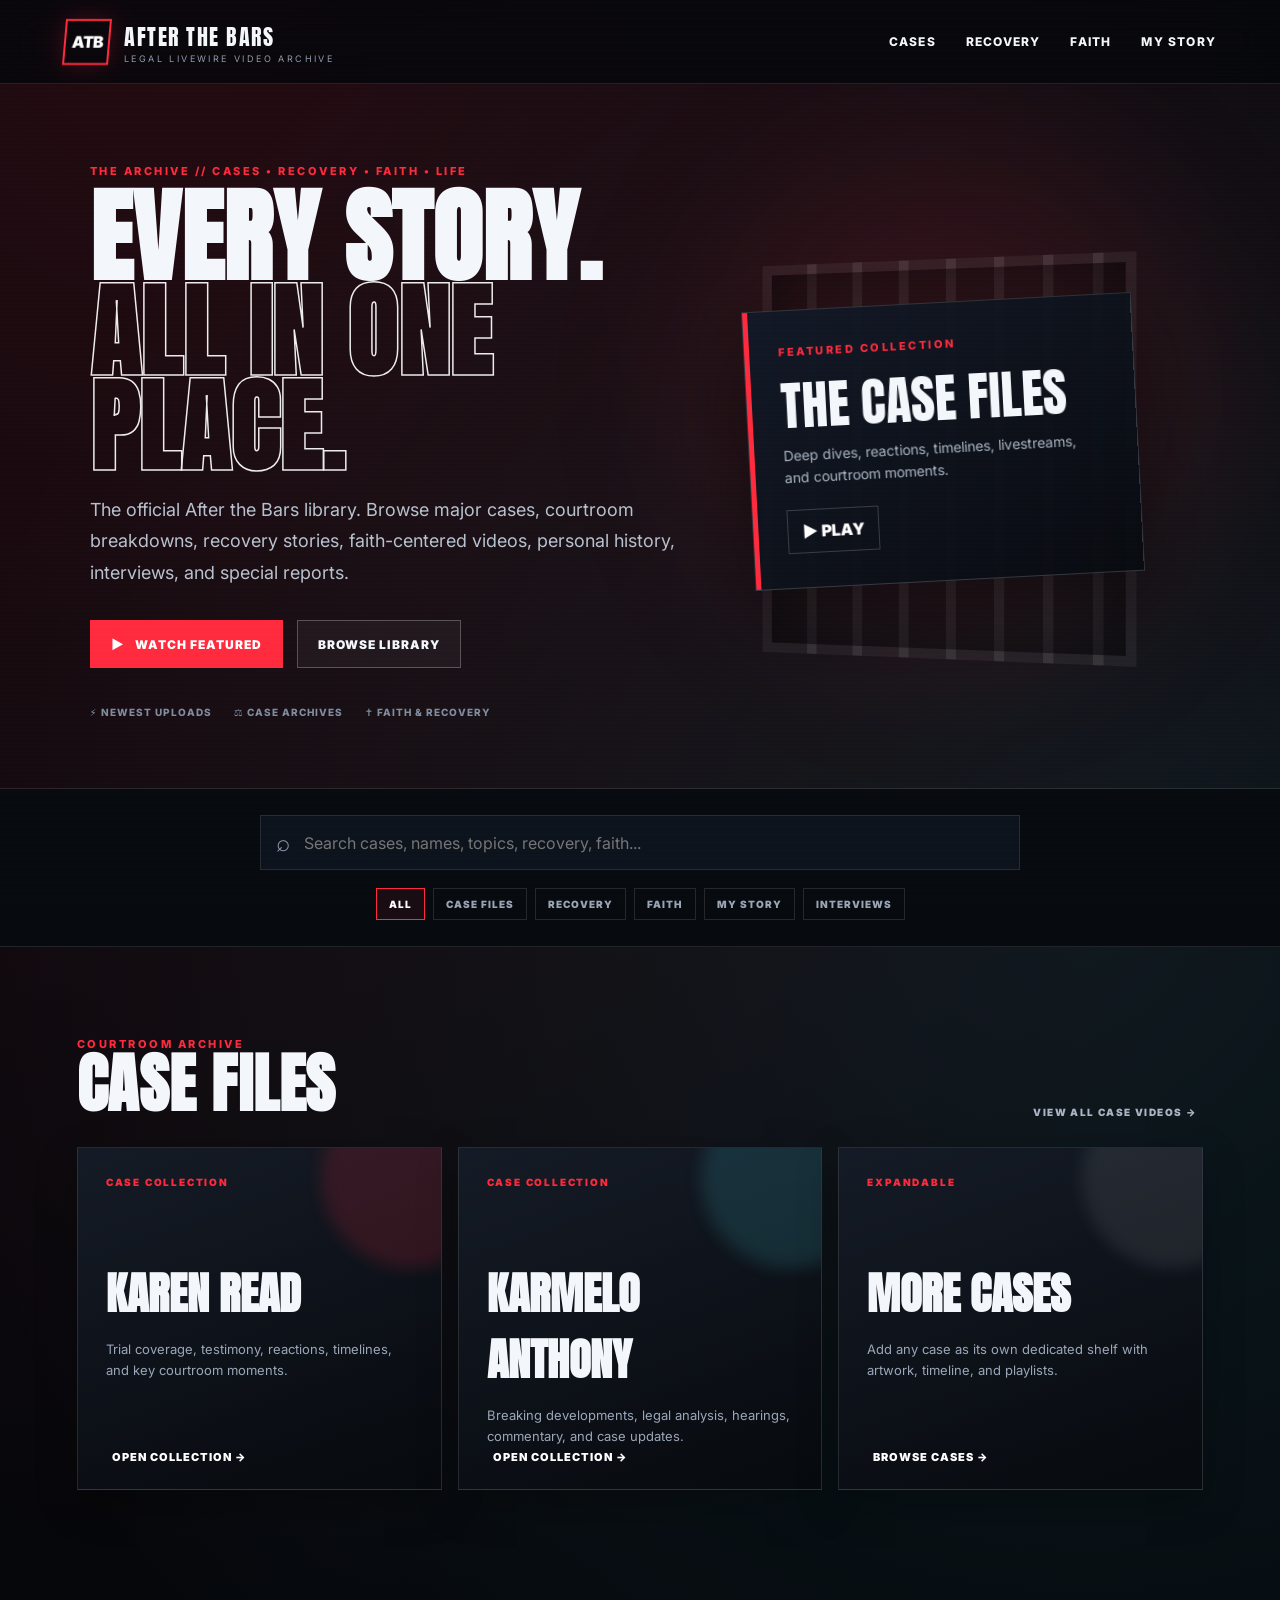
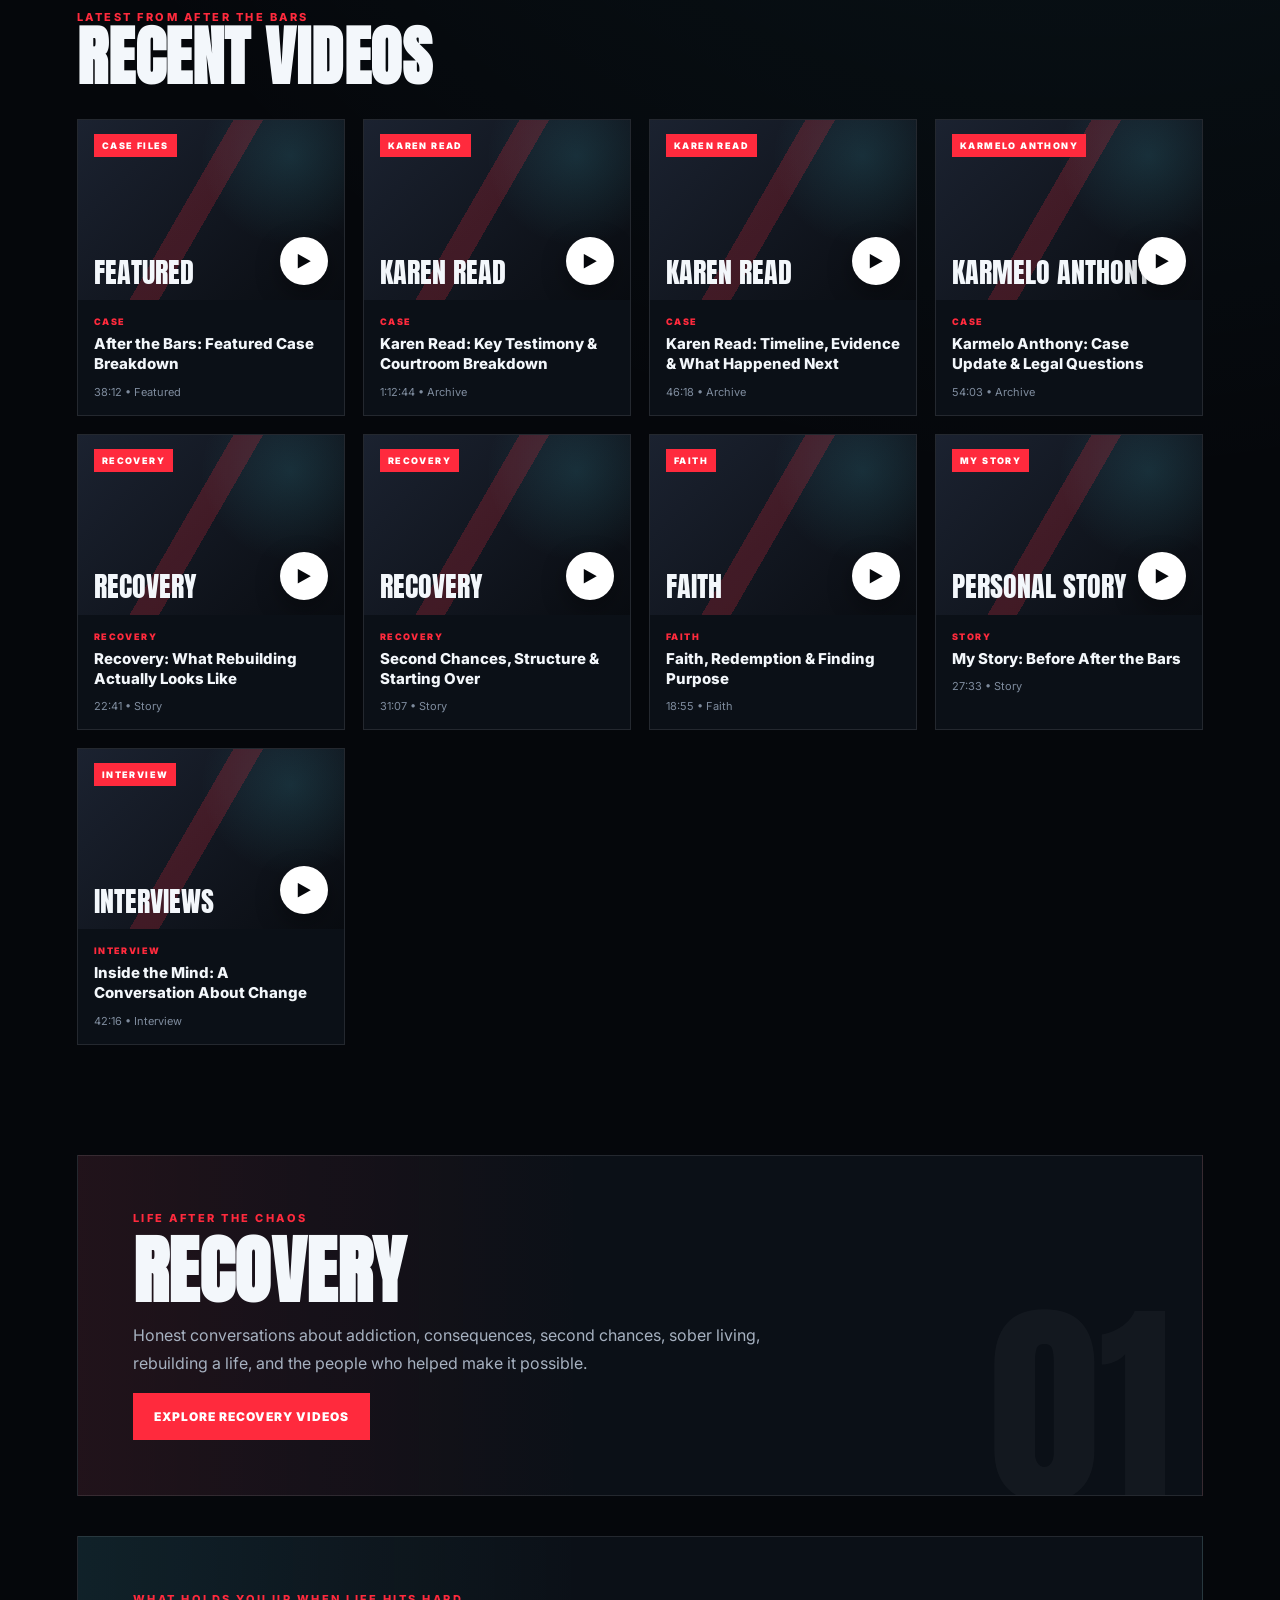
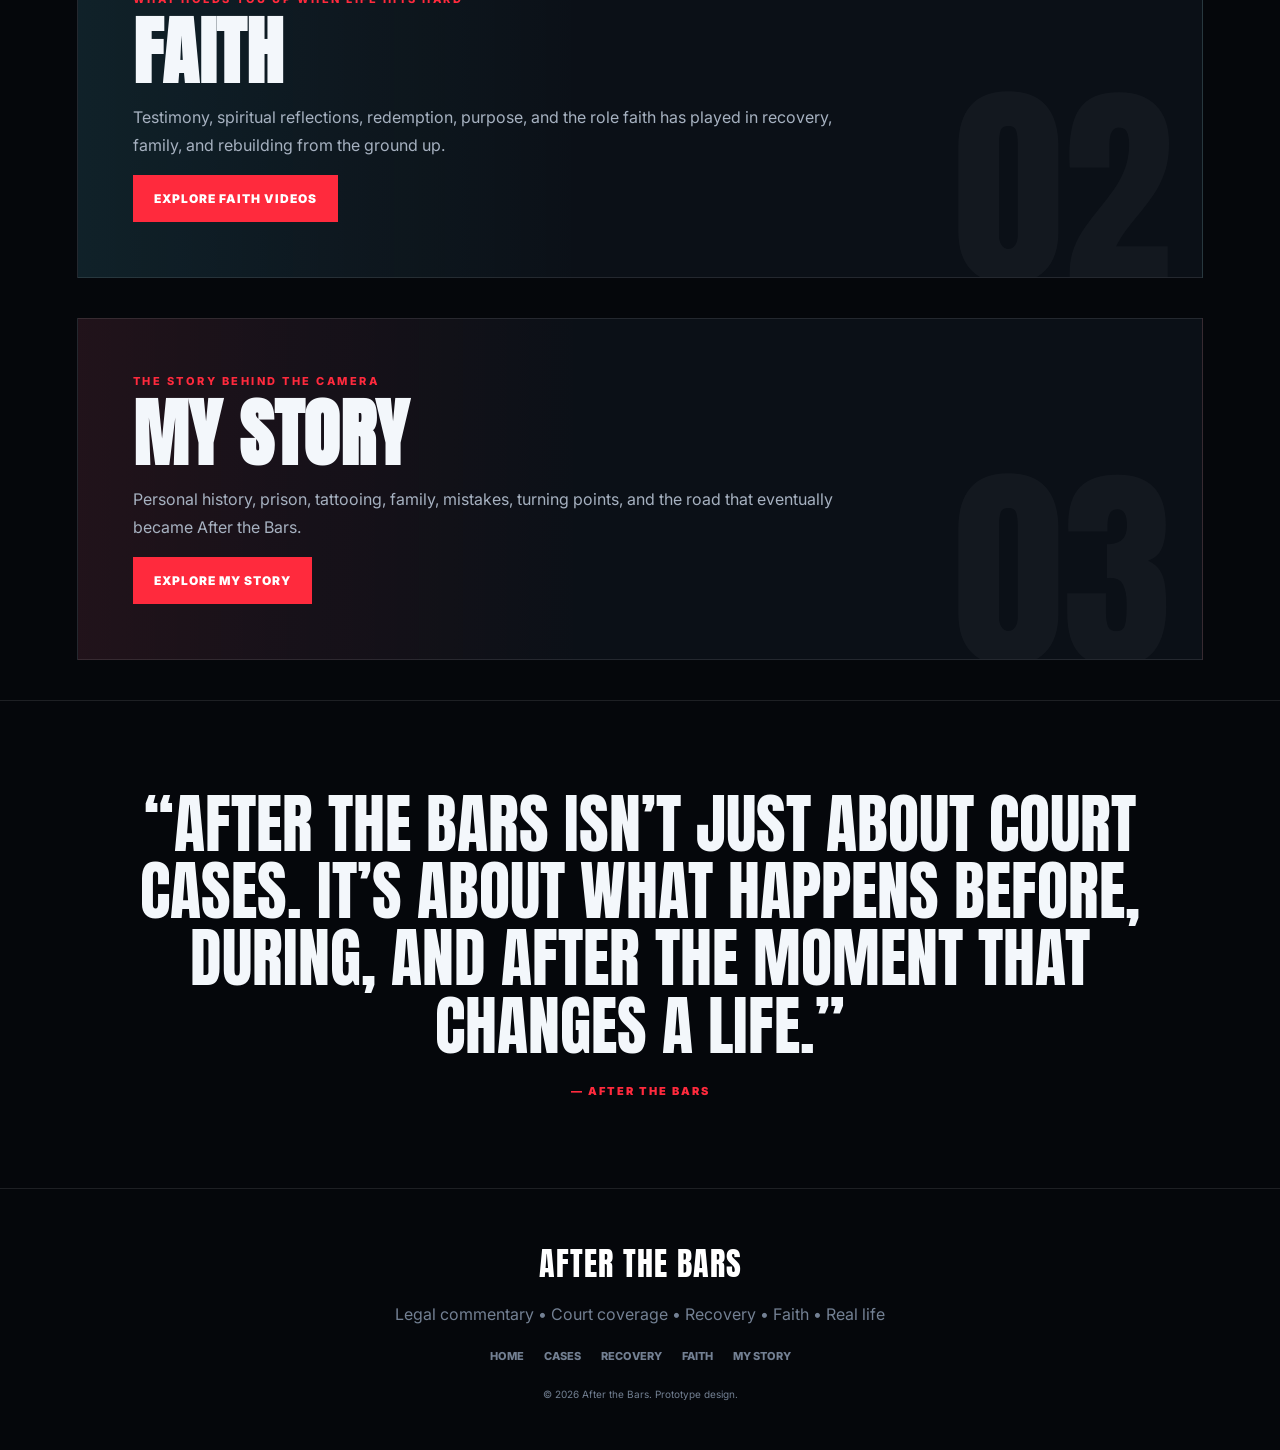
==== commit 34e76560: "Add files via upload" ====
--- a/public/index.html
+++ b/public/index.html
@@ -1,503 +1,229 @@
 <!DOCTYPE html>
 <html lang="en">
 <head>
-<meta charset="utf-8">
-<meta name="viewport" content="width=device-width, initial-scale=1">
-<title>After the Bars: The Morning Mayhem Show</title>
-<meta name="description" content="Recovery, true crime, tattoos and faith. Watch the show, track your sober days, and join the community.">
-<meta name="theme-color" content="#050505">
-<link rel="preconnect" href="https://fonts.googleapis.com">
-<link rel="preconnect" href="https://fonts.gstatic.com" crossorigin>
-<link href="https://fonts.googleapis.com/css2?family=Pirata+One&family=Source+Sans+3:ital,wght@0,400;0,500;0,600;1,400&display=swap" rel="stylesheet">
-<style>
-  /* ============================================================
-     EDIT THESE: links, schedule, and contact in the CONFIG block
-     at the bottom of the page (search for "CONFIG").
-     ============================================================ */
-
-  :root {
-    --black: #050505;
-    --coal: #121010;
-    --line: #2b2626;
-    --blood: #c8102e;
-    --blood-hot: #e5334b;
-    --bone: #ece6da;
-    --ash: #aaa299;
-
-    --display: 'Pirata One', 'Georgia', serif;
-    --body: 'Source Sans 3', system-ui, -apple-system, 'Segoe UI', Roboto, sans-serif;
-  }
-
-  *, *::before, *::after { box-sizing: border-box; }
-  html { scroll-behavior: smooth; }
-  @media (prefers-reduced-motion: reduce) {
-    html { scroll-behavior: auto; }
-    * { animation: none !important; transition: none !important; }
-  }
-
-  body {
-    margin: 0;
-    background: var(--black);
-    color: var(--bone);
-    font-family: var(--body);
-    font-weight: 400;
-    font-size: 1.0625rem;      /* 17px */
-    line-height: 1.65;
-    letter-spacing: 0.01em;
-    -webkit-font-smoothing: antialiased;
-    -moz-osx-font-smoothing: grayscale;
-  }
-
-  img { max-width: 100%; display: block; }
-  a { color: inherit; }
-  p { margin: 0 0 1em; max-width: 62ch; }
-
-  :focus-visible {
-    outline: 3px solid var(--bone);
-    outline-offset: 3px;
-  }
-
-  .wrap { width: min(1120px, 100% - 2.5rem); margin-inline: auto; }
-
-  /* ---------- Headings ---------- */
-  h1, h2, h3 { font-family: var(--display); font-weight: 400; line-height: 1.05; margin: 0 0 .5em; }
-  h2 { font-size: clamp(2.2rem, 5vw, 3.4rem); }
-  h3 { font-size: 1.7rem; }
-
-  /* ---------- Spike divider (the one loud element) ---------- */
-  .spikes {
-    height: 22px;
-    background-image: url("data:image/svg+xml,%3Csvg xmlns='http://www.w3.org/2000/svg' width='28' height='22' viewBox='0 0 28 22'%3E%3Cpath d='M0 0 L14 22 L28 0 Z' fill='%23c8102e'/%3E%3C/svg%3E");
-    background-repeat: repeat-x;
-    background-position: center top;
-  }
-
-  /* ---------- Header ---------- */
-  .site-header {
-    position: sticky; top: 0; z-index: 10;
-    background: rgba(5,5,5,.94);
-    border-bottom: 1px solid var(--line);
-  }
-  .site-header .wrap {
-    display: flex; align-items: center; justify-content: space-between;
-    gap: 1rem; padding-block: .7rem;
-  }
-  .brand { font-family: var(--display); font-size: 1.6rem; text-decoration: none; letter-spacing: .02em; }
-  nav { display: flex; gap: 1.4rem; flex-wrap: wrap; }
-  nav a { text-decoration: none; font-weight: 500; color: var(--ash); padding: .3rem 0; border-bottom: 2px solid transparent; }
-  nav a:hover { color: var(--bone); border-color: var(--blood); }
-
-  /* ---------- Hero ---------- */
-  .hero { padding: clamp(3rem, 9vw, 6.5rem) 0 clamp(3rem, 7vw, 5rem); }
-  .hero h1 {
-    font-size: clamp(3.6rem, 13vw, 9.5rem);
-    letter-spacing: .01em;
-    margin-bottom: .1em;
-    animation: rise .9s ease-out both;
-  }
-  .hero h1 span { display: block; color: var(--blood); font-size: .5em; letter-spacing: .06em; }
-  @keyframes rise { from { opacity: 0; transform: translateY(18px); } to { opacity: 1; transform: none; } }
-  .hero .lede { font-size: 1.25rem; color: var(--bone); max-width: 46ch; margin-bottom: 1.8rem; }
-  .hero .lede em { color: var(--ash); font-style: normal; }
-
-  /* ---------- Buttons ---------- */
-  .btn {
-    display: inline-block; text-decoration: none; cursor: pointer;
-    font-family: var(--body); font-weight: 600; font-size: 1rem;
-    padding: .8rem 1.4rem; border: 2px solid var(--blood);
-    background: var(--blood); color: #fff; border-radius: 2px;
-    transition: background .15s, border-color .15s;
-  }
-  .btn:hover { background: var(--blood-hot); border-color: var(--blood-hot); }
-  .btn.ghost { background: transparent; color: var(--bone); border-color: var(--bone); }
-  .btn.ghost:hover { background: var(--bone); color: var(--black); }
-  .btn-row { display: flex; flex-wrap: wrap; gap: .8rem; }
-
-  /* ---------- Sections ---------- */
-  section { padding: clamp(3rem, 7vw, 5rem) 0; }
-  section.alt { background: var(--coal); border-block: 1px solid var(--line); }
-  .section-intro { color: var(--ash); margin-bottom: 2rem; }
-
-  /* ---------- Videos ---------- */
-  .video-grid {
-    display: grid; gap: 1.5rem;
-    grid-template-columns: repeat(auto-fill, minmax(260px, 1fr));
-  }
-  .video a { text-decoration: none; display: block; }
-  .thumb {
-    aspect-ratio: 16 / 9; background: var(--line); overflow: hidden;
-    border: 1px solid var(--line);
-  }
-  .thumb img { width: 100%; height: 100%; object-fit: cover; transition: transform .25s; }
-  .video a:hover .thumb img { transform: scale(1.03); }
-  .video a:hover .vtitle { color: var(--blood-hot); }
-  .vtitle { font-weight: 600; margin: .7rem 0 .1rem; line-height: 1.35; }
-  .vdate { color: var(--ash); font-size: .92rem; }
-  .status { color: var(--ash); padding: 1rem 0; }
-  .status a { color: var(--bone); }
-
-  /* ---------- Schedule ---------- */
-  .schedule { list-style: none; padding: 0; margin: 0; max-width: 720px; }
-  .schedule li {
-    display: grid; grid-template-columns: 9rem 1fr; gap: 1rem;
-    padding: 1rem 0; border-bottom: 1px solid var(--line);
-  }
-  .schedule .when { font-weight: 600; color: var(--blood-hot); }
-  .schedule .what strong { font-weight: 600; display: block; }
-  .schedule .what span { color: var(--ash); }
-  @media (max-width: 520px) { .schedule li { grid-template-columns: 1fr; gap: .2rem; } }
-
-  /* ---------- Sobriety counter ---------- */
-  .counter-box {
-    border: 2px solid var(--blood); padding: clamp(1.4rem, 4vw, 2.4rem);
-    max-width: 760px; background: var(--black);
-  }
-  .days { font-family: var(--display); font-size: clamp(5rem, 18vw, 9rem); line-height: .9; color: var(--bone); }
-  .days small { font-family: var(--body); font-size: 1.1rem; color: var(--ash); letter-spacing: .02em; margin-left: .5rem; }
-  .counter-msg { margin: .8rem 0 1.4rem; color: var(--bone); }
-  .date-row { display: flex; flex-wrap: wrap; gap: .7rem; align-items: end; }
-  label { display: block; font-weight: 500; color: var(--ash); margin-bottom: .3rem; font-size: .95rem; }
-  input[type="date"], input[type="email"] {
-    font: inherit; font-size: 1rem; color: var(--bone);
-    background: var(--coal); border: 1px solid #4a4242; padding: .7rem .8rem;
-    border-radius: 2px; min-width: 14rem; color-scheme: dark;
-  }
-  .reset { background: none; border: 0; color: var(--ash); font: inherit; text-decoration: underline; cursor: pointer; padding: .7rem .2rem; }
-  .reset:hover { color: var(--bone); }
-
-  .rail { list-style: none; margin: 2rem 0 0; padding: 0; display: grid; gap: .6rem;
-          grid-template-columns: repeat(auto-fit, minmax(150px, 1fr)); max-width: 760px; }
-  .rail li {
-    border: 1px solid var(--line); padding: .8rem 1rem; background: var(--black);
-  }
-  .rail .mark { font-family: var(--display); font-size: 1.8rem; line-height: 1; }
-  .rail .state { font-size: .92rem; color: var(--ash); }
-  .rail li.done { border-color: var(--blood); }
-  .rail li.done .state { color: var(--bone); }
-  .rail li.done .state::before { content: "Unlocked: "; color: var(--blood-hot); font-weight: 600; }
-  .note { color: var(--ash); font-size: .95rem; margin-top: 1rem; }
-
-  /* ---------- Membership ---------- */
-  .tiers { display: grid; gap: 1.2rem; grid-template-columns: repeat(auto-fit, minmax(260px, 1fr)); }
-  .tier { border: 1px solid var(--line); padding: 1.6rem; background: var(--coal); display: flex; flex-direction: column; }
-  section.alt .tier { background: var(--black); }
-  .tier.featured { border: 2px solid var(--blood); }
-  .tier .price { color: var(--blood-hot); font-weight: 600; margin-bottom: 1rem; }
-  .tier ul { margin: 0 0 1.5rem; padding-left: 1.1rem; flex: 1; }
-  .tier li { margin-bottom: .45rem; }
-  .tier .btn { align-self: flex-start; }
-
-  /* ---------- Merch waitlist ---------- */
-  .waitlist { display: flex; flex-wrap: wrap; gap: .8rem; align-items: end; }
-
-  /* ---------- Footer ---------- */
-  footer { padding: 2.5rem 0 3rem; color: var(--ash); font-size: .95rem; }
-  footer p { max-width: 70ch; }
-  footer a { color: var(--bone); }
-  .links { display: flex; flex-wrap: wrap; gap: 1.2rem; margin-bottom: 1.4rem; }
-
-  .visually-hidden { position: absolute; width: 1px; height: 1px; overflow: hidden; clip: rect(0 0 0 0); white-space: nowrap; }
-</style>
+  <meta charset="UTF-8" />
+  <meta name="viewport" content="width=device-width, initial-scale=1.0" />
+  <meta name="theme-color" content="#05070b" />
+  <title>After the Bars | Video Library</title>
+  <link rel="preconnect" href="https://fonts.googleapis.com">
+  <link rel="preconnect" href="https://fonts.gstatic.com" crossorigin>
+  <link href="https://fonts.googleapis.com/css2?family=Anton&family=Inter:wght@400;500;600;700;800&display=swap" rel="stylesheet">
+  <link rel="stylesheet" href="styles.css" />
 </head>
 <body>
-
-<header class="site-header">
-  <div class="wrap">
-    <a class="brand" href="#top">After the Bars</a>
-    <nav aria-label="Main">
-      <a href="#watch">Watch</a>
-      <a href="#schedule">Schedule</a>
-      <a href="#counter">Sober days</a>
-      <a href="#join">Join</a>
+  <div class="scanline"></div>
+
+  <header class="topbar">
+    <a class="brand" href="#top" aria-label="After the Bars home">
+      <div class="brand-mark">ATB</div>
+      <div>
+        <div class="brand-title">AFTER THE BARS</div>
+        <div class="brand-sub">LEGAL LIVEWIRE VIDEO ARCHIVE</div>
+      </div>
+    </a>
+
+    <nav class="nav">
+      <a href="#cases">Cases</a>
+      <a href="#recovery">Recovery</a>
+      <a href="#faith">Faith</a>
+      <a href="#story">My Story</a>
     </nav>
-  </div>
-</header>
-
-<main id="top">
-
-  <div class="hero">
-    <div class="wrap">
-      <h1>After the Bars<span>The Morning Mayhem Show</span></h1>
-      <p class="lede">Recovery, true crime, tattoos and faith. Raw, honest, and a little loud. <em>Straight from Billings, Montana.</em></p>
-      <div class="btn-row">
-        <a class="btn" href="#watch">Watch the latest</a>
-        <a class="btn ghost" href="#counter">Start your sober-day counter</a>
+
+    <button id="menuButton" class="menu-button" aria-label="Open menu">☰</button>
+  </header>
+
+  <main id="top">
+    <section class="hero">
+      <div class="hero-glow"></div>
+      <div class="hero-copy">
+        <div class="eyebrow">THE ARCHIVE // CASES • RECOVERY • FAITH • LIFE</div>
+        <h1>EVERY STORY.<br><span>ALL IN ONE PLACE.</span></h1>
+        <p>
+          The official After the Bars library. Browse major cases, courtroom breakdowns,
+          recovery stories, faith-centered videos, personal history, interviews, and special reports.
+        </p>
+
+        <div class="hero-actions">
+          <button class="primary-button" data-featured="true">
+            <span class="play-icon">▶</span> WATCH FEATURED
+          </button>
+          <a class="secondary-button" href="#cases">BROWSE LIBRARY</a>
+        </div>
+
+        <div class="hero-meta">
+          <span>⚡ NEWEST UPLOADS</span>
+          <span>⚖ CASE ARCHIVES</span>
+          <span>✝ FAITH & RECOVERY</span>
+        </div>
+      </div>
+
+      <div class="hero-art">
+        <div class="bars"></div>
+        <div class="hero-card">
+          <div class="hero-card-kicker">FEATURED COLLECTION</div>
+          <div class="hero-card-title">THE CASE FILES</div>
+          <div class="hero-card-copy">Deep dives, reactions, timelines, livestreams, and courtroom moments.</div>
+          <button class="mini-play" data-featured="true">▶ PLAY</button>
+        </div>
+      </div>
+    </section>
+
+    <section class="library-toolbar">
+      <div class="search-wrap">
+        <span>⌕</span>
+        <input id="searchInput" type="search" placeholder="Search cases, names, topics, recovery, faith..." />
+      </div>
+      <div class="filter-row" id="filters">
+        <button class="filter active" data-filter="all">ALL</button>
+        <button class="filter" data-filter="case">CASE FILES</button>
+        <button class="filter" data-filter="recovery">RECOVERY</button>
+        <button class="filter" data-filter="faith">FAITH</button>
+        <button class="filter" data-filter="story">MY STORY</button>
+        <button class="filter" data-filter="interview">INTERVIEWS</button>
+      </div>
+    </section>
+
+    <section class="section" id="cases">
+      <div class="section-heading">
+        <div>
+          <div class="section-kicker">COURTROOM ARCHIVE</div>
+          <h2>CASE FILES</h2>
+        </div>
+        <button class="text-button" data-filter-jump="case">VIEW ALL CASE VIDEOS →</button>
+      </div>
+
+      <div class="collection-grid">
+        <article class="collection-card read">
+          <div class="collection-label">CASE COLLECTION</div>
+          <h3>KAREN READ</h3>
+          <p>Trial coverage, testimony, reactions, timelines, and key courtroom moments.</p>
+          <button class="collection-open" data-query="karen read">OPEN COLLECTION →</button>
+        </article>
+
+        <article class="collection-card anthony">
+          <div class="collection-label">CASE COLLECTION</div>
+          <h3>KARMELO ANTHONY</h3>
+          <p>Breaking developments, legal analysis, hearings, commentary, and case updates.</p>
+          <button class="collection-open" data-query="karmelo anthony">OPEN COLLECTION →</button>
+        </article>
+
+        <article class="collection-card generic">
+          <div class="collection-label">EXPANDABLE</div>
+          <h3>MORE CASES</h3>
+          <p>Add any case as its own dedicated shelf with artwork, timeline, and playlists.</p>
+          <button class="collection-open" data-query="case">BROWSE CASES →</button>
+        </article>
+      </div>
+    </section>
+
+    <section class="section compact" id="latest">
+      <div class="section-heading">
+        <div>
+          <div class="section-kicker">LATEST FROM AFTER THE BARS</div>
+          <h2>RECENT VIDEOS</h2>
+        </div>
+      </div>
+      <div class="video-grid" id="videoGrid"></div>
+      <div id="emptyState" class="empty-state" hidden>
+        No videos matched that search. Try another name, case, or topic.
+      </div>
+    </section>
+
+    <section class="feature-band" id="recovery">
+      <div class="feature-copy">
+        <div class="section-kicker">LIFE AFTER THE CHAOS</div>
+        <h2>RECOVERY</h2>
+        <p>
+          Honest conversations about addiction, consequences, second chances, sober living,
+          rebuilding a life, and the people who helped make it possible.
+        </p>
+        <button class="primary-button filter-link" data-filter="recovery">EXPLORE RECOVERY VIDEOS</button>
+      </div>
+      <div class="feature-number">01</div>
+    </section>
+
+    <section class="feature-band alt" id="faith">
+      <div class="feature-copy">
+        <div class="section-kicker">WHAT HOLDS YOU UP WHEN LIFE HITS HARD</div>
+        <h2>FAITH</h2>
+        <p>
+          Testimony, spiritual reflections, redemption, purpose, and the role faith has played
+          in recovery, family, and rebuilding from the ground up.
+        </p>
+        <button class="primary-button filter-link" data-filter="faith">EXPLORE FAITH VIDEOS</button>
+      </div>
+      <div class="feature-number">02</div>
+    </section>
+
+    <section class="feature-band" id="story">
+      <div class="feature-copy">
+        <div class="section-kicker">THE STORY BEHIND THE CAMERA</div>
+        <h2>MY STORY</h2>
+        <p>
+          Personal history, prison, tattooing, family, mistakes, turning points, and the road
+          that eventually became After the Bars.
+        </p>
+        <button class="primary-button filter-link" data-filter="story">EXPLORE MY STORY</button>
+      </div>
+      <div class="feature-number">03</div>
+    </section>
+
+    <section class="quote-strip">
+      <div class="quote-big">“AFTER THE BARS ISN’T JUST ABOUT COURT CASES. IT’S ABOUT WHAT HAPPENS BEFORE, DURING, AND AFTER THE MOMENT THAT CHANGES A LIFE.”</div>
+      <div class="quote-signature">— AFTER THE BARS</div>
+    </section>
+  </main>
+
+  <footer>
+    <div class="footer-brand">AFTER THE BARS</div>
+    <p>Legal commentary • Court coverage • Recovery • Faith • Real life</p>
+    <div class="footer-links">
+      <a href="#top">Home</a>
+      <a href="#cases">Cases</a>
+      <a href="#recovery">Recovery</a>
+      <a href="#faith">Faith</a>
+      <a href="#story">My Story</a>
+    </div>
+    <div class="copyright">© 2026 After the Bars. Prototype design.</div>
+  </footer>
+
+  <div class="player-modal" id="playerModal" aria-hidden="true">
+    <div class="player-backdrop" data-close-player="true"></div>
+    <div class="player-shell">
+      <div class="player-top">
+        <div>
+          <div class="player-kicker">NOW PLAYING</div>
+          <div id="playerTitle" class="player-title">After the Bars</div>
+        </div>
+        <button class="player-close" data-close-player="true">✕</button>
+      </div>
+
+      <div class="video-stage" id="videoStage">
+        <div class="stage-poster">
+          <div class="stage-logo">ATB</div>
+          <button id="bigPlay" class="big-play" aria-label="Play video">▶</button>
+        </div>
+        <div id="youtubeMount"></div>
+      </div>
+
+      <div class="custom-controls">
+        <button id="playPause" class="control-main">▶</button>
+        <button id="rewindBtn" class="control">↶ 10</button>
+        <button id="forwardBtn" class="control">10 ↷</button>
+        <div class="progress-shell"><div id="progressFill" class="progress-fill"></div></div>
+        <div id="timeDisplay" class="time-display">0:00 / 0:00</div>
+        <button id="muteBtn" class="control">🔊</button>
+        <button id="fullscreenBtn" class="control">⛶</button>
+      </div>
+
+      <div class="player-info">
+        <span class="player-badge">AFTER THE BARS EXCLUSIVE</span>
+        <p id="playerDescription">Custom player shell for the After the Bars archive.</p>
       </div>
     </div>
   </div>
-  <div class="spikes" aria-hidden="true"></div>
-
-  <!-- WATCH -->
-  <section id="watch">
-    <div class="wrap">
-      <h2>Latest episodes</h2>
-      <p class="section-intro">New videos show up here on their own when they go live on YouTube.</p>
-      <div id="videos" class="video-grid" aria-live="polite"></div>
-      <p id="video-status" class="status">Loading videos...</p>
-    </div>
-  </section>
-
-  <!-- SCHEDULE -->
-  <section id="schedule" class="alt">
-    <div class="wrap">
-      <h2>Upcoming</h2>
-      <p class="section-intro">Times are Mountain Time.</p>
-      <ul id="schedule-list" class="schedule"></ul>
-    </div>
-  </section>
-
-  <!-- COUNTER -->
-  <section id="counter">
-    <div class="wrap">
-      <h2>Count your days</h2>
-      <p class="section-intro">Free, private, and it stays free. Your date is saved only in this browser.</p>
-
-      <div class="counter-box">
-        <div class="days"><span id="day-count">0</span><small>days sober</small></div>
-        <p id="counter-msg" class="counter-msg">Pick your sobriety date to start counting.</p>
-        <div class="date-row">
-          <div>
-            <label for="sober-date">Sobriety date</label>
-            <input type="date" id="sober-date">
-          </div>
-          <button class="btn" id="save-date" type="button">Save date</button>
-          <button class="reset" id="clear-date" type="button">Clear</button>
-        </div>
-      </div>
-
-      <ul class="rail" id="rail" aria-label="Milestones"></ul>
-      <p class="note">Each milestone unlocks a tattoo flash design drawn by Sam. Download them in the <a href="#join">After the Bars app</a>.</p>
-    </div>
-  </section>
-
-  <!-- JOIN -->
-  <section id="join" class="alt">
-    <div class="wrap">
-      <h2>Ways to join</h2>
-      <p class="section-intro">The counter and the show are free. Everything else is optional support.</p>
-
-      <div class="tiers">
-        <article class="tier">
-          <h3>Free</h3>
-          <div class="price">$0</div>
-          <ul>
-            <li>Every public episode</li>
-            <li>Sober-day counter and milestones</li>
-            <li>Show schedule</li>
-          </ul>
-          <a class="btn ghost" href="#watch">Start watching</a>
-        </article>
-
-        <article class="tier featured">
-          <h3>Patreon</h3>
-          <div class="price">Support the show</div>
-          <ul>
-            <li>Members-only posts and early looks</li>
-            <li>Montana file room: true crime case documents (coming)</li>
-            <li>Helps keep the show independent</li>
-          </ul>
-          <a class="btn" id="patreon-link" href="#" target="_blank" rel="noopener">Join on Patreon</a>
-        </article>
-
-        <article class="tier">
-          <h3>The app</h3>
-          <div class="price">Free</div>
-          <ul>
-            <li>Install it on your phone's home screen</li>
-            <li>Alerts when the show goes live</li>
-            <li>Tattoo flash downloads at each milestone</li>
-          </ul>
-          <a class="btn ghost" id="app-link" href="#" target="_blank" rel="noopener">Get the app</a>
-        </article>
-      </div>
-    </div>
-  </section>
-
-  <!-- MERCH -->
-  <section id="merch">
-    <div class="wrap">
-      <h2>Merch is coming</h2>
-      <p class="section-intro">Leave your email and you'll hear first when it drops. No spam.</p>
-      <form id="waitlist" class="waitlist">
-        <div>
-          <label for="wl-email">Email address</label>
-          <input type="email" id="wl-email" name="email" autocomplete="email" required placeholder="you@example.com">
-        </div>
-        <button class="btn" type="submit">Join the waitlist</button>
-      </form>
-      <p id="wl-msg" class="note" role="status"></p>
-    </div>
-  </section>
-
-</main>
-
-<div class="spikes" aria-hidden="true"></div>
-<footer>
-  <div class="wrap">
-    <div class="links">
-      <a id="yt-link" href="#" target="_blank" rel="noopener">YouTube channel</a>
-      <a id="patreon-link-2" href="#" target="_blank" rel="noopener">Patreon</a>
-      <a id="app-link-2" href="#" target="_blank" rel="noopener">App</a>
-    </div>
-    <p>If you or someone you love is struggling with substance use, the SAMHSA National Helpline is free, confidential, and open 24/7 at 1-800-662-4357.</p>
-    <p>After the Bars: The Morning Mayhem Show. Billings, Montana.</p>
-  </div>
-</footer>
-
-<script>
-/* ============================================================
-   CONFIG: change these and nothing else needs touching
-   ============================================================ */
-const CONFIG = {
-  youtubeChannelUrl: "https://www.youtube.com/@AfterTheBars",     // your channel link
-  patreonUrl:        "https://www.patreon.com/",     // your Patreon page
-  appUrl:            "https://APP.afterthebars.faith",   // your app address
-  waitlistEmail:     "sam@livewireintel.com",       // where waitlist signups get emailed
-  videosEndpoint:    "/api/videos",                  // your Worker route
-  maxVideos:         12,
-
-  schedule: [
-    { when: "Weekday mornings", title: "Morning Mayhem", note: "Live. Recovery, news, and commentary." },
-    { when: "Weekly",           title: "True crime investigation", note: "New case, new episode." },
-    { when: "After dark",       title: "After Dark", note: "Late-night, no filter." }
-  ],
-
-  milestones: [30, 90, 180, 365, 730, 1825]
-};
-
-/* ---------- Links ---------- */
-["yt-link"].forEach(id => document.getElementById(id).href = CONFIG.youtubeChannelUrl);
-["patreon-link", "patreon-link-2"].forEach(id => document.getElementById(id).href = CONFIG.patreonUrl);
-["app-link", "app-link-2"].forEach(id => document.getElementById(id).href = CONFIG.appUrl);
-
-/* ---------- Schedule ---------- */
-(function () {
-  const ul = document.getElementById("schedule-list");
-  CONFIG.schedule.forEach(item => {
-    const li = document.createElement("li");
-    li.innerHTML = '<div class="when"></div><div class="what"><strong></strong><span></span></div>';
-    li.querySelector(".when").textContent = item.when;
-    li.querySelector("strong").textContent = item.title;
-    li.querySelector("span").textContent = item.note || "";
-    ul.appendChild(li);
-  });
-})();
-
-/* ---------- Videos ---------- */
-(async function () {
-  const grid = document.getElementById("videos");
-  const status = document.getElementById("video-status");
-  const channelLink = '<a href="' + CONFIG.youtubeChannelUrl + '" target="_blank" rel="noopener">Watch on YouTube</a>';
-
-  try {
-    const res = await fetch(CONFIG.videosEndpoint);
-    if (!res.ok) throw new Error("HTTP " + res.status);
-    const data = await res.json();
-
-    // Accepts an array, or { videos: [...] }, or { items: [...] }
-    const list = Array.isArray(data) ? data : (data.videos || data.items || []);
-    if (!list.length) throw new Error("empty");
-
-    list.slice(0, CONFIG.maxVideos).forEach(v => {
-      const id = v.id?.videoId || v.videoId || v.id || v.snippet?.resourceId?.videoId;
-      const title = v.title || v.snippet?.title || "Untitled";
-      const published = v.publishedAt || v.snippet?.publishedAt || v.date;
-      const thumb = v.thumbnail || v.thumbnailUrl || v.snippet?.thumbnails?.high?.url
-                    || v.snippet?.thumbnails?.medium?.url
-                    || (id ? "https://i.ytimg.com/vi/" + id + "/hqdefault.jpg" : "");
-      const url = v.url || v.link || (id ? "https://www.youtube.com/watch?v=" + id : CONFIG.youtubeChannelUrl);
-
-      const el = document.createElement("article");
-      el.className = "video";
-      el.innerHTML = '<a target="_blank" rel="noopener"><div class="thumb"><img loading="lazy" alt=""></div>' +
-                     '<p class="vtitle"></p><span class="vdate"></span></a>';
-      el.querySelector("a").href = url;
-      el.querySelector("img").src = thumb;
-      el.querySelector(".vtitle").textContent = title;
-      if (published) {
-        const d = new Date(published);
-        if (!isNaN(d)) el.querySelector(".vdate").textContent =
-          d.toLocaleDateString(undefined, { year: "numeric", month: "short", day: "numeric" });
-      }
-      grid.appendChild(el);
-    });
-    status.remove();
-  } catch (err) {
-    status.innerHTML = "Videos aren't loading right now. " + channelLink + " to see the latest.";
-  }
-})();
-
-/* ---------- Sobriety counter (saved in this browser only) ---------- */
-(function () {
-  const KEY = "atb_sober_date";
-  const input = document.getElementById("sober-date");
-  const count = document.getElementById("day-count");
-  const msg = document.getElementById("counter-msg");
-  const rail = document.getElementById("rail");
-
-  function label(n) {
-    if (n >= 365 && n % 365 === 0) return (n / 365) + (n === 365 ? " year" : " years");
-    return n + " days";
-  }
-
-  function read() { try { return localStorage.getItem(KEY); } catch (e) { return null; } }
-  function write(v) { try { v ? localStorage.setItem(KEY, v) : localStorage.removeItem(KEY); } catch (e) {} }
-
-  function daysSince(iso) {
-    const [y, m, d] = iso.split("-").map(Number);
-    const start = new Date(y, m - 1, d);
-    const today = new Date(); today.setHours(0, 0, 0, 0);
-    return Math.max(0, Math.round((today - start) / 86400000));
-  }
-
-  function render() {
-    const saved = read();
-    const days = saved ? daysSince(saved) : 0;
-    count.textContent = days.toLocaleString();
-
-    if (!saved) msg.textContent = "Pick your sobriety date to start counting.";
-    else if (days === 0) msg.textContent = "Day one. You showed up, and that's the whole job today.";
-    else msg.textContent = "One day at a time. Keep going.";
-
-    rail.innerHTML = "";
-    CONFIG.milestones.forEach(m => {
-      const done = saved && days >= m;
-      const li = document.createElement("li");
-      if (done) li.className = "done";
-      li.innerHTML = '<div class="mark"></div><div class="state"></div>';
-      li.querySelector(".mark").textContent = label(m);
-      li.querySelector(".state").textContent = done
-        ? "tattoo flash design"
-        : (saved ? (m - days) + " days to go" : "Locked");
-      rail.appendChild(li);
-    });
-  }
-
-  const saved = read();
-  if (saved) input.value = saved;
-  input.max = new Date().toISOString().slice(0, 10);
-
-  document.getElementById("save-date").addEventListener("click", () => {
-    if (!input.value) { msg.textContent = "Choose a date first, then press Save date."; return; }
-    write(input.value); render();
-  });
-  document.getElementById("clear-date").addEventListener("click", () => {
-    write(""); input.value = ""; render();
-  });
-
-  render();
-})();
-
-/* ---------- Merch waitlist (opens an email to you) ---------- */
-document.getElementById("waitlist").addEventListener("submit", e => {
-  e.preventDefault();
-  const email = document.getElementById("wl-email").value.trim();
-  if (!email) return;
-  const subject = encodeURIComponent("Merch waitlist");
-  const body = encodeURIComponent("Add me to the merch waitlist: " + email);
-  window.location.href = "mailto:" + CONFIG.waitlistEmail + "?subject=" + subject + "&body=" + body;
-  document.getElementById("wl-msg").textContent = "Your email app should open. Press send to finish joining the waitlist.";
-});
-</script>
+
+  <script src="https://www.youtube.com/iframe_api"></script>
+  <script src="app.js"></script>
 </body>
 </html>
--- a/public/styles.css
+++ b/public/styles.css
@@ -0,0 +1,208 @@
+* { box-sizing: border-box; }
+:root{
+  --bg:#05070b;
+  --panel:#0a0f16;
+  --panel2:#111826;
+  --text:#f3f7fb;
+  --muted:#8f9cad;
+  --red:#ff2a3d;
+  --red2:#ff5867;
+  --cyan:#4deaff;
+  --line:rgba(255,255,255,.10);
+  --shadow:0 30px 80px rgba(0,0,0,.5);
+}
+html{scroll-behavior:smooth}
+body{
+  margin:0;
+  background:
+    radial-gradient(circle at 15% 0%, rgba(255,42,61,.12), transparent 34%),
+    radial-gradient(circle at 85% 20%, rgba(77,234,255,.08), transparent 30%),
+    var(--bg);
+  color:var(--text);
+  font-family:Inter,system-ui,sans-serif;
+}
+body.modal-open{overflow:hidden}
+a{color:inherit;text-decoration:none}
+button,input{font:inherit}
+button{cursor:pointer}
+.scanline{
+  position:fixed; inset:0; pointer-events:none; z-index:100;
+  background:linear-gradient(to bottom, transparent 50%, rgba(255,255,255,.015) 50%);
+  background-size:100% 4px;
+  opacity:.5;
+}
+.topbar{
+  height:84px; padding:0 5vw; display:flex; align-items:center; justify-content:space-between;
+  position:sticky; top:0; z-index:40;
+  background:rgba(5,7,11,.82); backdrop-filter:blur(18px);
+  border-bottom:1px solid var(--line);
+}
+.brand{display:flex;align-items:center;gap:14px}
+.brand-mark{
+  width:46px;height:46px;display:grid;place-items:center;
+  border:2px solid var(--red); color:#fff; font-weight:900; letter-spacing:-1px;
+  transform:skew(-5deg); box-shadow:0 0 24px rgba(255,42,61,.22);
+}
+.brand-title{font-family:Anton,sans-serif;font-size:22px;letter-spacing:1.5px}
+.brand-sub{font-size:9px;letter-spacing:2.4px;color:var(--muted)}
+.nav{display:flex;gap:30px;font-size:12px;font-weight:800;letter-spacing:1.2px;text-transform:uppercase}
+.nav a:hover{color:var(--red)}
+.menu-button{display:none;background:transparent;color:white;border:0;font-size:28px}
+.hero{
+  min-height:650px; display:grid;grid-template-columns:1.1fr .9fr;align-items:center;
+  padding:80px 7vw 70px;position:relative;overflow:hidden;border-bottom:1px solid var(--line)
+}
+.hero-glow{
+  position:absolute; width:500px;height:500px;border-radius:50%;
+  filter:blur(80px);background:rgba(255,42,61,.10);right:6vw;top:60px;
+}
+.eyebrow,.section-kicker,.hero-card-kicker,.player-kicker{
+  font-size:11px;font-weight:800;letter-spacing:2.5px;color:var(--red);text-transform:uppercase
+}
+.hero h1,.section h2,.feature-band h2{
+  font-family:Anton,sans-serif;margin:12px 0;line-height:.93;letter-spacing:.5px
+}
+.hero h1{font-size:clamp(64px,8vw,126px);max-width:850px}
+.hero h1 span{color:transparent;-webkit-text-stroke:1.5px #fff;opacity:.92}
+.hero p{max-width:720px;font-size:18px;line-height:1.75;color:#b8c2cf}
+.hero-actions{display:flex;gap:14px;margin-top:32px;flex-wrap:wrap}
+.primary-button,.secondary-button{
+  border:1px solid transparent;padding:15px 20px;font-size:12px;font-weight:900;letter-spacing:1px;
+  text-transform:uppercase;display:inline-flex;align-items:center;gap:10px
+}
+.primary-button{background:var(--red);color:white}
+.primary-button:hover{background:#ff4455}
+.secondary-button{border-color:rgba(255,255,255,.25);background:rgba(255,255,255,.04)}
+.secondary-button:hover{border-color:var(--cyan);color:var(--cyan)}
+.play-icon{font-size:13px}
+.hero-meta{display:flex;gap:22px;flex-wrap:wrap;margin-top:38px;font-size:10px;font-weight:800;letter-spacing:1px;color:#7f8c9e}
+.hero-art{position:relative;height:520px;display:grid;place-items:center}
+.bars{
+  position:absolute;inset:15% 12% 8%;opacity:.7;transform:perspective(700px) rotateY(-8deg);
+  background:repeating-linear-gradient(90deg, transparent 0 38px, rgba(255,255,255,.12) 38px 48px);
+  border:10px solid rgba(255,255,255,.08);box-shadow:inset 0 0 70px rgba(0,0,0,.8)
+}
+.hero-card{
+  width:min(390px,80%);position:relative;background:linear-gradient(145deg,rgba(17,24,38,.97),rgba(7,10,15,.96));
+  border:1px solid rgba(255,255,255,.15);padding:34px;box-shadow:var(--shadow);transform:rotate(-3deg)
+}
+.hero-card:before{content:"";position:absolute;left:0;top:0;bottom:0;width:5px;background:var(--red)}
+.hero-card-title{font-family:Anton;font-size:52px;margin-top:8px}
+.hero-card-copy{color:#aab5c3;line-height:1.6;font-size:14px}
+.mini-play{margin-top:20px;background:transparent;color:white;border:1px solid rgba(255,255,255,.18);padding:11px 14px;font-weight:900}
+.library-toolbar{
+  padding:26px 6vw;border-bottom:1px solid var(--line);background:#070a0f;position:sticky;top:84px;z-index:30
+}
+.search-wrap{
+  display:flex;align-items:center;gap:12px;background:#0d131d;border:1px solid var(--line);padding:12px 15px;
+  max-width:760px;margin:0 auto 18px
+}
+.search-wrap span{font-size:24px;color:var(--muted)}
+.search-wrap input{width:100%;background:transparent;border:0;outline:0;color:white}
+.filter-row{display:flex;gap:8px;justify-content:center;flex-wrap:wrap}
+.filter{
+  background:transparent;color:#99a5b5;border:1px solid rgba(255,255,255,.12);
+  padding:9px 12px;font-size:10px;font-weight:900;letter-spacing:1px
+}
+.filter.active,.filter:hover{color:white;border-color:var(--red);background:rgba(255,42,61,.08)}
+.section{padding:90px 6vw}
+.section.compact{padding-top:30px}
+.section-heading{display:flex;align-items:end;justify-content:space-between;gap:20px;margin-bottom:28px}
+.section h2{font-size:64px;margin:4px 0}
+.text-button{background:transparent;border:0;color:#aab5c3;font-size:10px;letter-spacing:1.4px;font-weight:900}
+.collection-grid{display:grid;grid-template-columns:repeat(3,1fr);gap:16px}
+.collection-card{
+  min-height:310px;padding:28px;position:relative;overflow:hidden;border:1px solid rgba(255,255,255,.12);
+  background:linear-gradient(160deg,#151b26,#070a0e);box-shadow:0 14px 38px rgba(0,0,0,.25)
+}
+.collection-card:after{content:"";position:absolute;width:180px;height:180px;border-radius:50%;right:-60px;top:-60px;background:rgba(255,42,61,.15);filter:blur(8px)}
+.collection-card.anthony:after{background:rgba(77,234,255,.12)}
+.collection-card.generic:after{background:rgba(255,255,255,.08)}
+.collection-label{font-size:10px;letter-spacing:1.8px;color:var(--red);font-weight:900}
+.collection-card h3{font-family:Anton;font-size:44px;margin:72px 0 8px;position:relative;z-index:2}
+.collection-card p{color:#9ba7b8;font-size:13px;line-height:1.65;max-width:420px}
+.collection-open{position:absolute;bottom:24px;left:28px;background:transparent;border:0;color:white;font-weight:900;font-size:11px;letter-spacing:1px}
+.video-grid{display:grid;grid-template-columns:repeat(4,1fr);gap:18px}
+.video-card{background:#0b1017;border:1px solid var(--line);transition:.2s transform,.2s border-color}
+.video-card:hover{transform:translateY(-5px);border-color:rgba(255,42,61,.55)}
+.thumb{height:180px;position:relative;overflow:hidden;background:linear-gradient(135deg,#1b2230,#090c11)}
+.thumb:before{
+  content:"";position:absolute;inset:0;background:
+  linear-gradient(120deg,transparent 42%,rgba(255,42,61,.20) 42% 50%,transparent 50%),
+  radial-gradient(circle at 80% 20%,rgba(77,234,255,.12),transparent 35%)
+}
+.thumb-case{position:absolute;left:16px;top:14px;font-size:9px;font-weight:900;letter-spacing:1.4px;color:white;background:var(--red);padding:6px 8px}
+.thumb-title{position:absolute;left:16px;bottom:15px;font-family:Anton;font-size:28px;max-width:80%;line-height:.95}
+.thumb-play{
+  position:absolute;right:16px;bottom:15px;width:48px;height:48px;border-radius:50%;display:grid;place-items:center;
+  background:white;color:#05070b;border:0;font-weight:900;box-shadow:0 8px 24px rgba(0,0,0,.35)
+}
+.video-body{padding:16px}
+.video-kicker{font-size:9px;font-weight:900;letter-spacing:1.4px;color:var(--red);text-transform:uppercase}
+.video-title{font-weight:800;font-size:15px;line-height:1.35;margin:7px 0 10px}
+.video-meta{font-size:11px;color:#7f8c9e}
+.empty-state{padding:50px;border:1px dashed rgba(255,255,255,.18);text-align:center;color:#8390a0}
+.feature-band{
+  margin:20px 6vw 40px;min-height:340px;padding:55px;display:flex;justify-content:space-between;align-items:center;
+  border:1px solid rgba(255,255,255,.10);background:
+  linear-gradient(90deg,rgba(255,42,61,.09),transparent 45%),
+  #0b1017;overflow:hidden;position:relative
+}
+.feature-band.alt{background:linear-gradient(90deg,rgba(77,234,255,.08),transparent 45%),#0b1017}
+.feature-copy{max-width:760px;position:relative;z-index:2}
+.feature-band h2{font-size:74px}
+.feature-band p{color:#a6b1c0;line-height:1.75;max-width:700px}
+.feature-number{font-family:Anton;font-size:220px;line-height:1;color:rgba(255,255,255,.035);position:absolute;right:30px;bottom:-22px}
+.quote-strip{padding:90px 8vw;text-align:center;border-top:1px solid var(--line);border-bottom:1px solid var(--line)}
+.quote-big{font-family:Anton;font-size:clamp(34px,5vw,70px);line-height:1.05;max-width:1200px;margin:auto}
+.quote-signature{margin-top:24px;color:var(--red);font-size:11px;letter-spacing:2px;font-weight:900}
+footer{padding:50px 6vw;text-align:center;color:#738093}
+.footer-brand{font-family:Anton;font-size:32px;color:white;letter-spacing:1px}
+.footer-links{display:flex;justify-content:center;gap:20px;flex-wrap:wrap;margin:25px 0;font-size:11px;text-transform:uppercase;font-weight:800}
+.copyright{font-size:10px}
+.player-modal{display:none;position:fixed;inset:0;z-index:200}
+.player-modal.open{display:grid;place-items:center}
+.player-backdrop{position:absolute;inset:0;background:rgba(0,0,0,.86);backdrop-filter:blur(12px)}
+.player-shell{width:min(1100px,92vw);position:relative;background:#080c12;border:1px solid rgba(255,255,255,.13);box-shadow:0 40px 120px #000}
+.player-top{display:flex;align-items:center;justify-content:space-between;padding:18px 20px;border-bottom:1px solid var(--line)}
+.player-title{font-weight:800;margin-top:3px}
+.player-close{background:transparent;border:0;color:white;font-size:22px}
+.video-stage{aspect-ratio:16/9;background:#020304;position:relative;overflow:hidden}
+.stage-poster{position:absolute;inset:0;display:grid;place-items:center;background:
+  linear-gradient(130deg,rgba(255,42,61,.18),transparent 45%),
+  radial-gradient(circle at 80% 20%,rgba(77,234,255,.11),transparent 35%),
+  #05070b;z-index:2}
+.stage-logo{font-family:Anton;font-size:130px;color:rgba(255,255,255,.035);position:absolute}
+.big-play{width:90px;height:90px;border-radius:50%;border:2px solid white;background:rgba(255,255,255,.08);color:white;font-size:26px;backdrop-filter:blur(10px)}
+#youtubeMount,#youtubeMount iframe{width:100%;height:100%}
+.custom-controls{display:flex;align-items:center;gap:10px;padding:13px 16px;border-top:1px solid var(--line)}
+.control-main,.control{background:#111823;border:1px solid rgba(255,255,255,.12);color:white;height:38px;padding:0 12px}
+.control-main{background:var(--red);border-color:var(--red);width:44px}
+.progress-shell{height:5px;background:#242c37;flex:1;overflow:hidden}
+.progress-fill{height:100%;background:var(--red);width:0%}
+.time-display{font-size:10px;color:#9ba7b8;min-width:95px;text-align:center}
+.player-info{padding:15px 18px 20px}
+.player-info p{margin:10px 0 0;color:#9ca8b8;font-size:13px}
+.player-badge{font-size:9px;background:#151d29;border:1px solid rgba(255,255,255,.12);padding:6px 8px;font-weight:900;letter-spacing:1px}
+@media (max-width:1050px){
+  .hero{grid-template-columns:1fr}.hero-art{display:none}
+  .video-grid{grid-template-columns:repeat(2,1fr)}
+  .collection-grid{grid-template-columns:1fr}
+}
+@media (max-width:760px){
+  .topbar{height:72px;padding:0 18px}
+  .brand-sub{display:none}.nav{display:none}.menu-button{display:block}
+  .hero{padding:70px 20px 55px;min-height:600px}
+  .hero h1{font-size:60px}
+  .library-toolbar{top:72px;padding:18px}
+  .section{padding:65px 20px}.section h2{font-size:48px}
+  .video-grid{grid-template-columns:1fr}
+  .thumb{height:210px}
+  .feature-band{margin:16px 20px;padding:35px 25px;min-height:320px}
+  .feature-band h2{font-size:58px}
+  .feature-number{font-size:150px}
+  .section-heading{align-items:flex-start;flex-direction:column}
+  .custom-controls{gap:6px;flex-wrap:wrap}
+  .progress-shell{order:5;flex-basis:100%}
+  .time-display{min-width:auto}
+}
